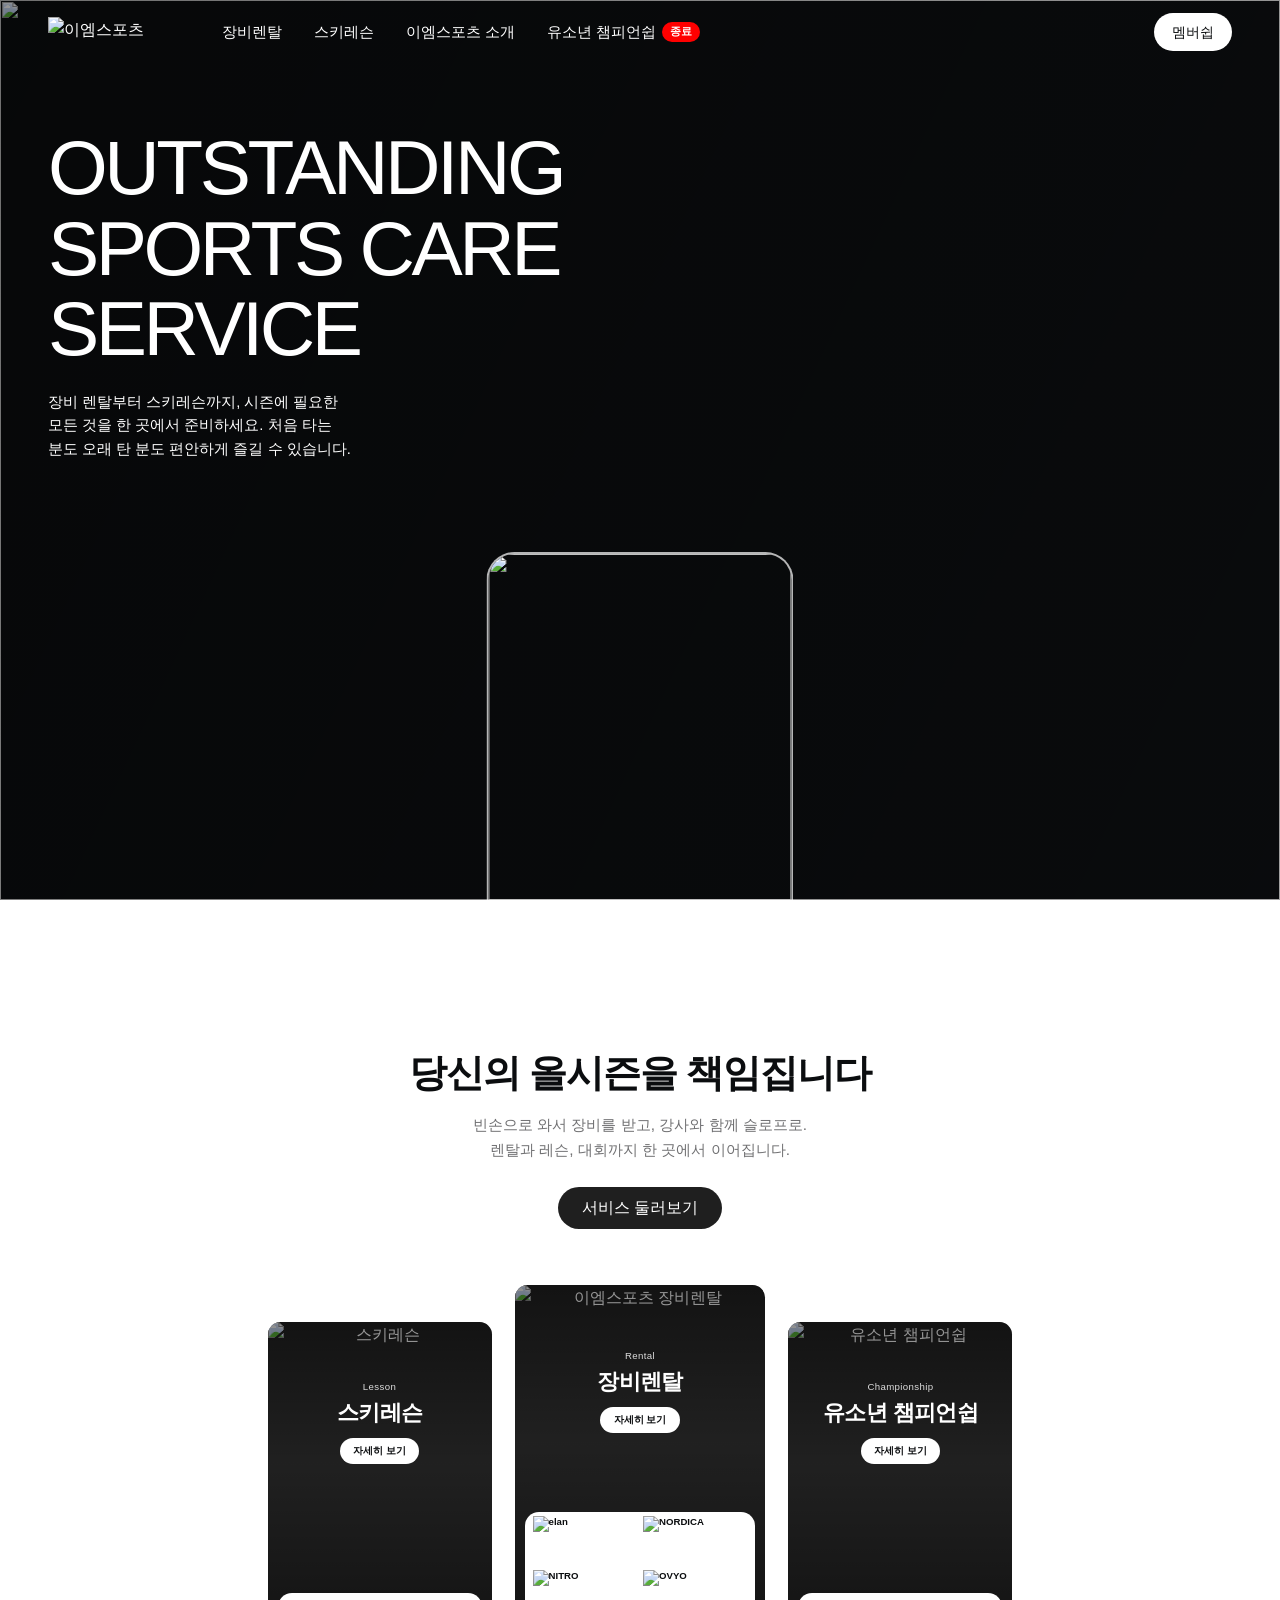
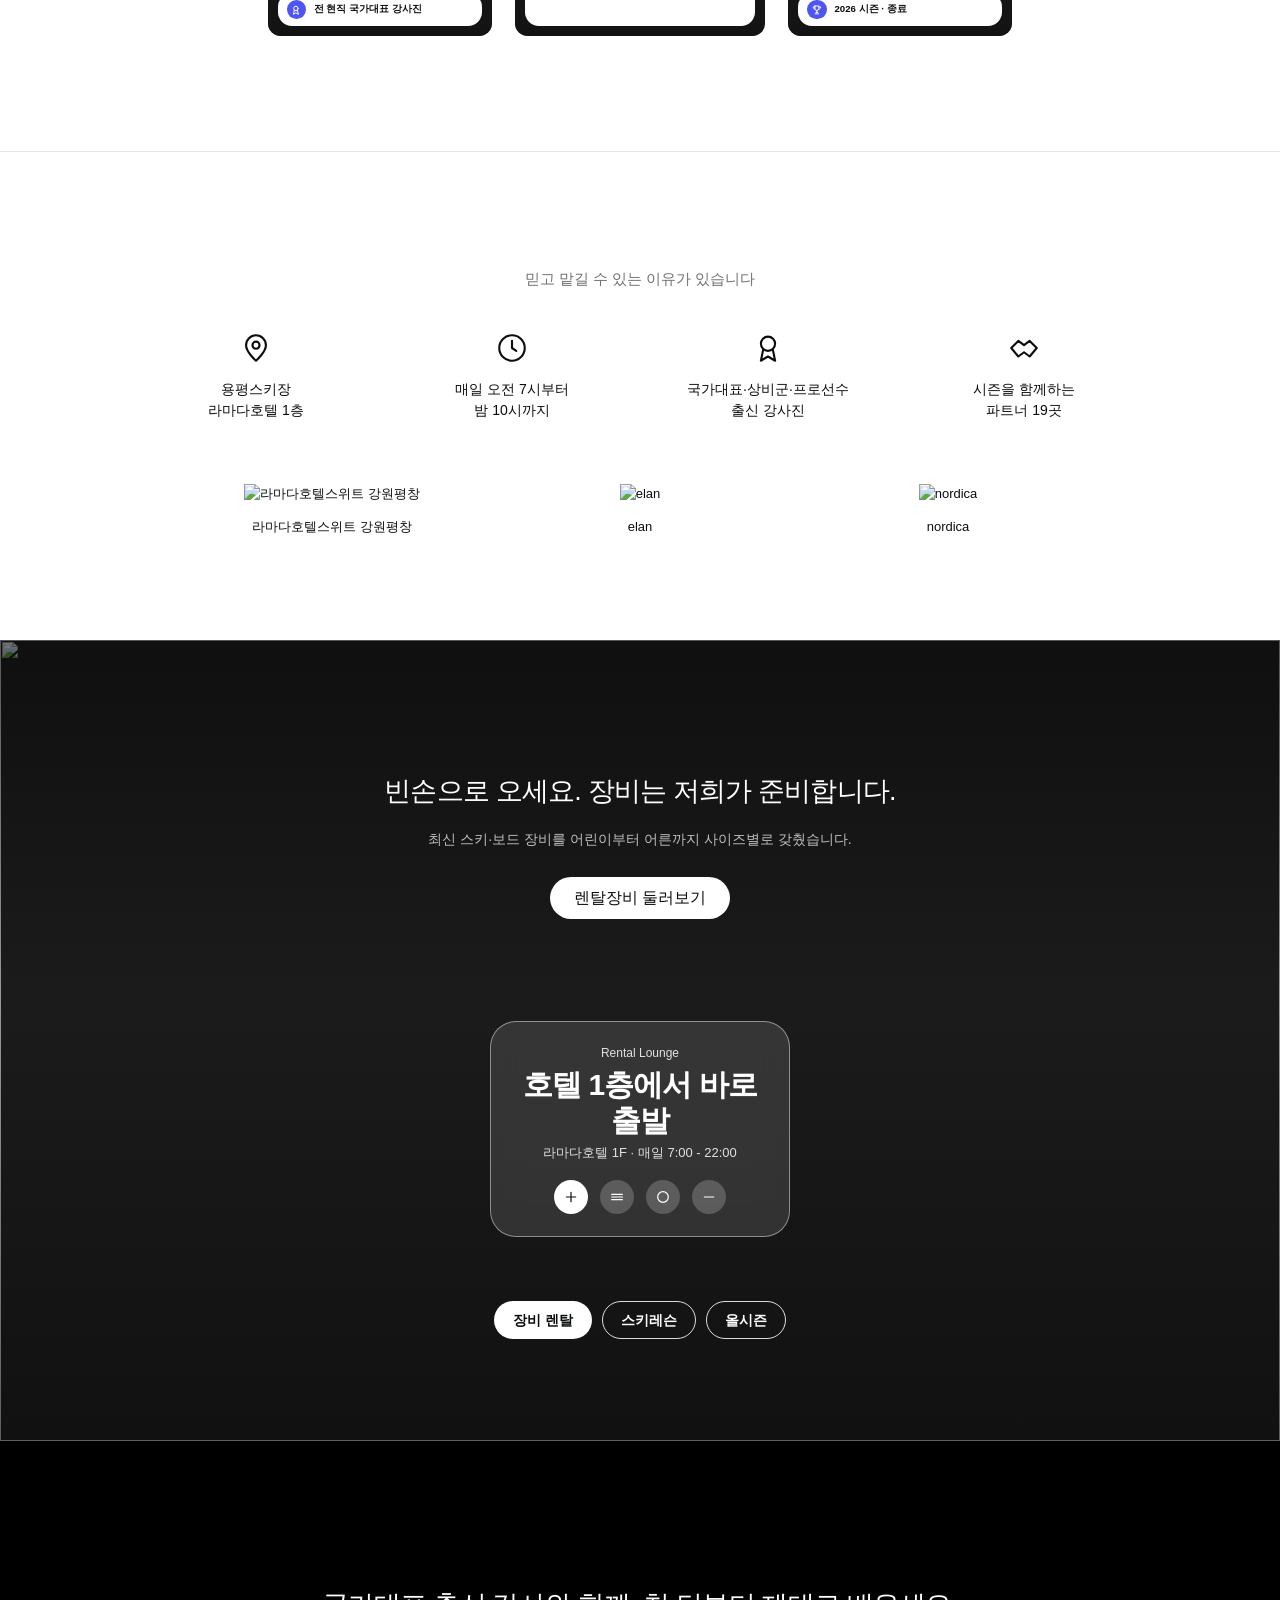
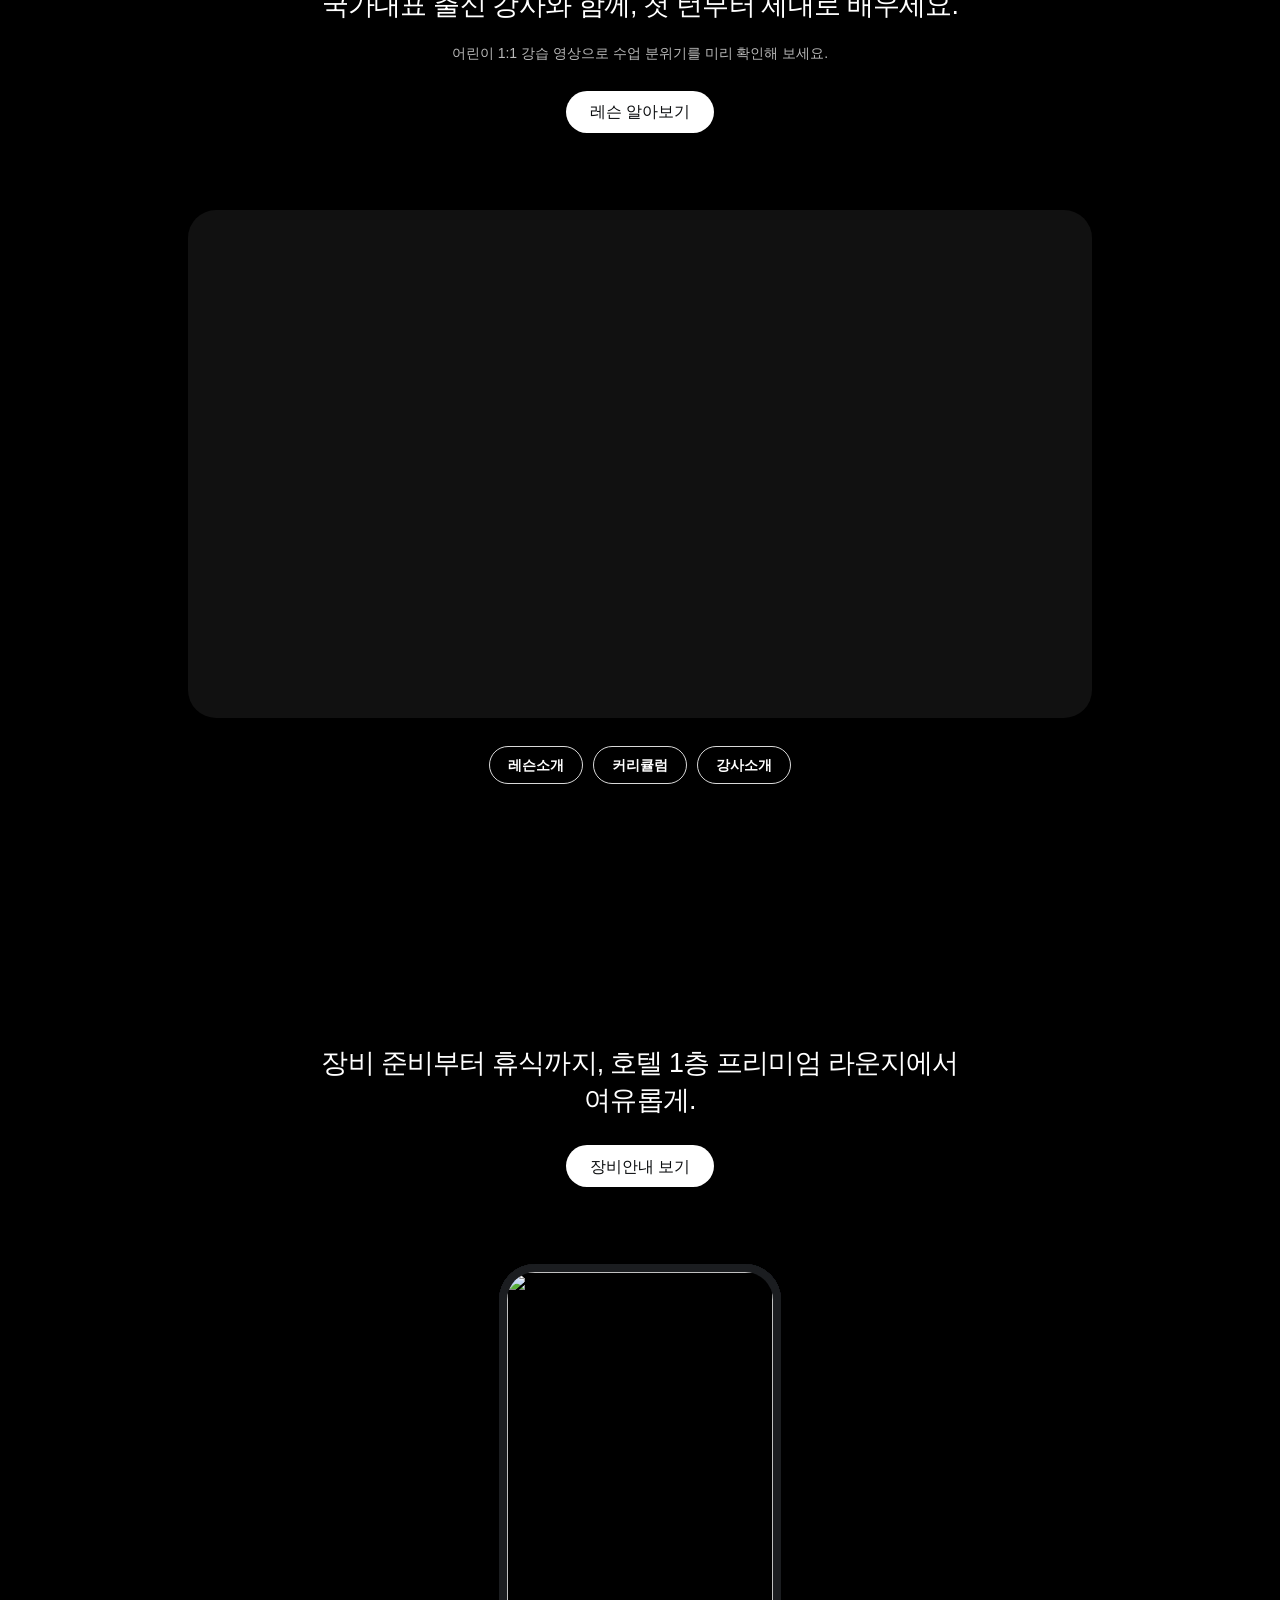
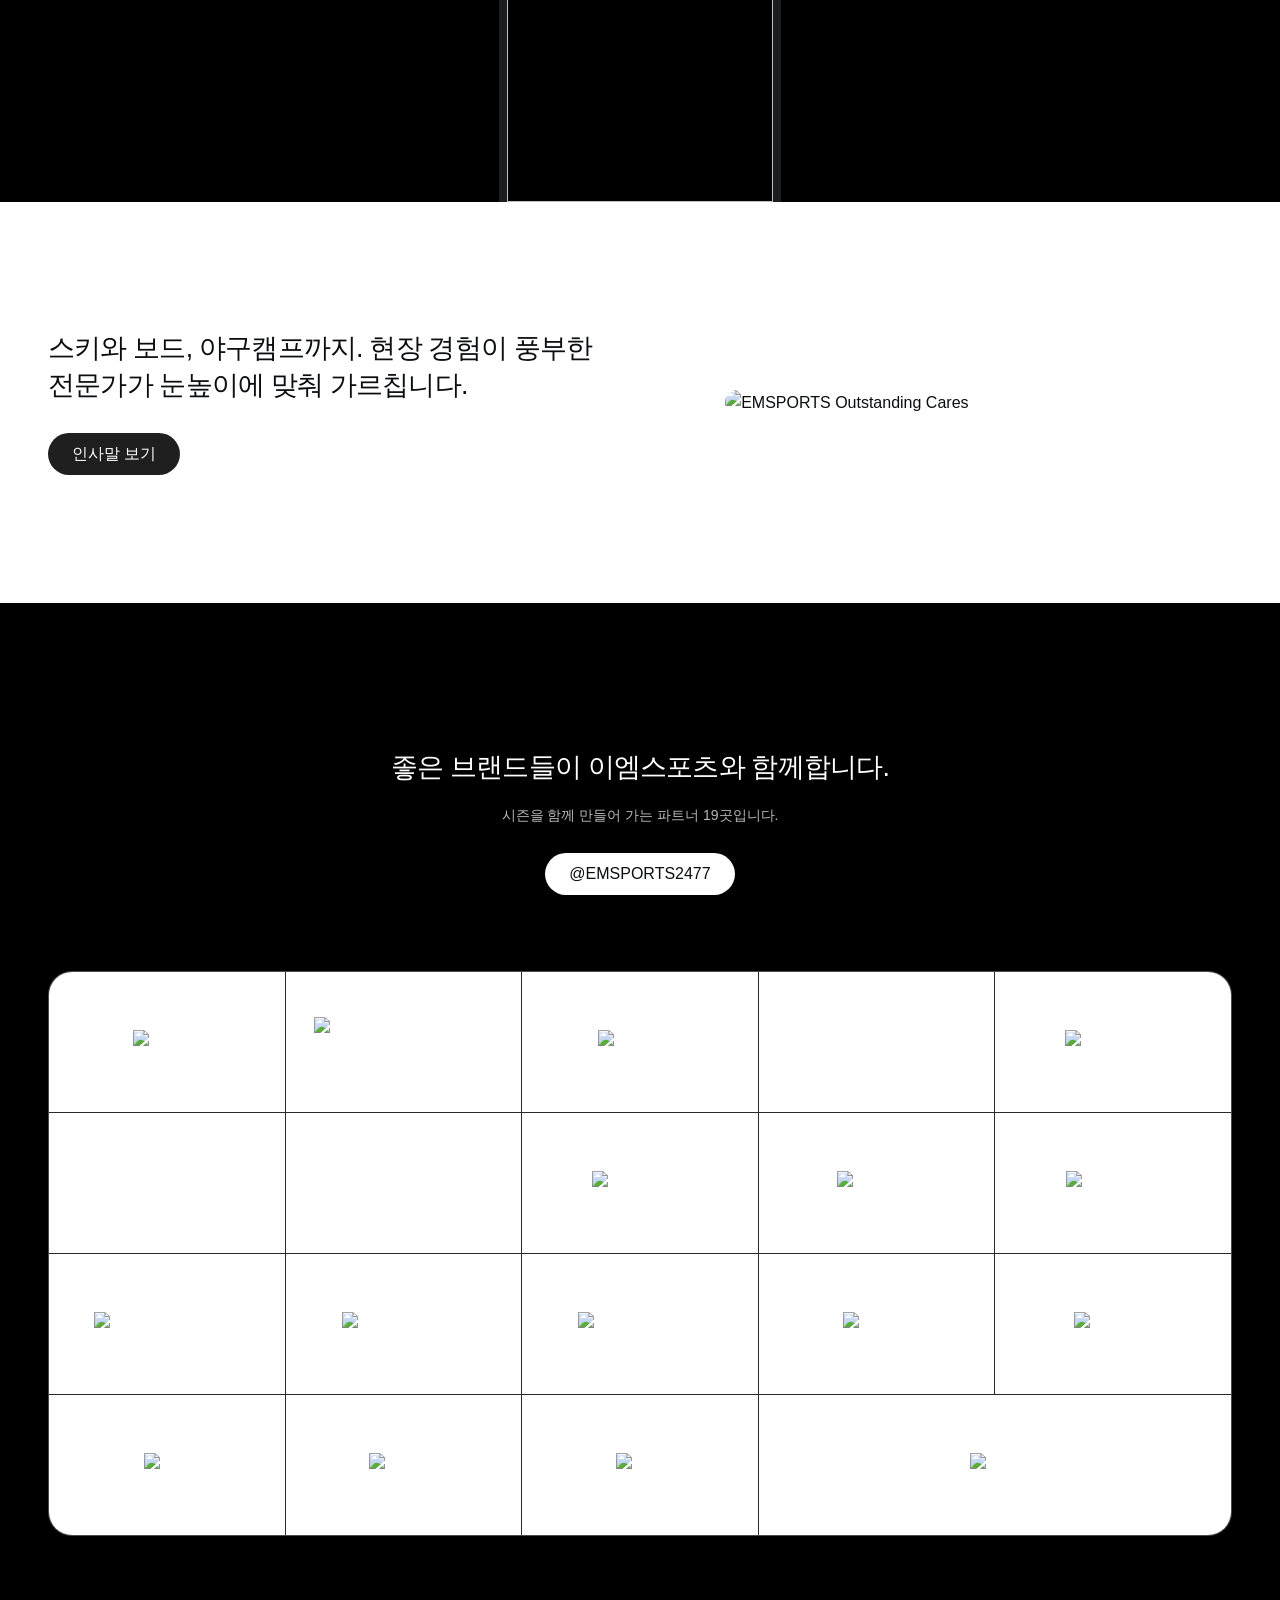
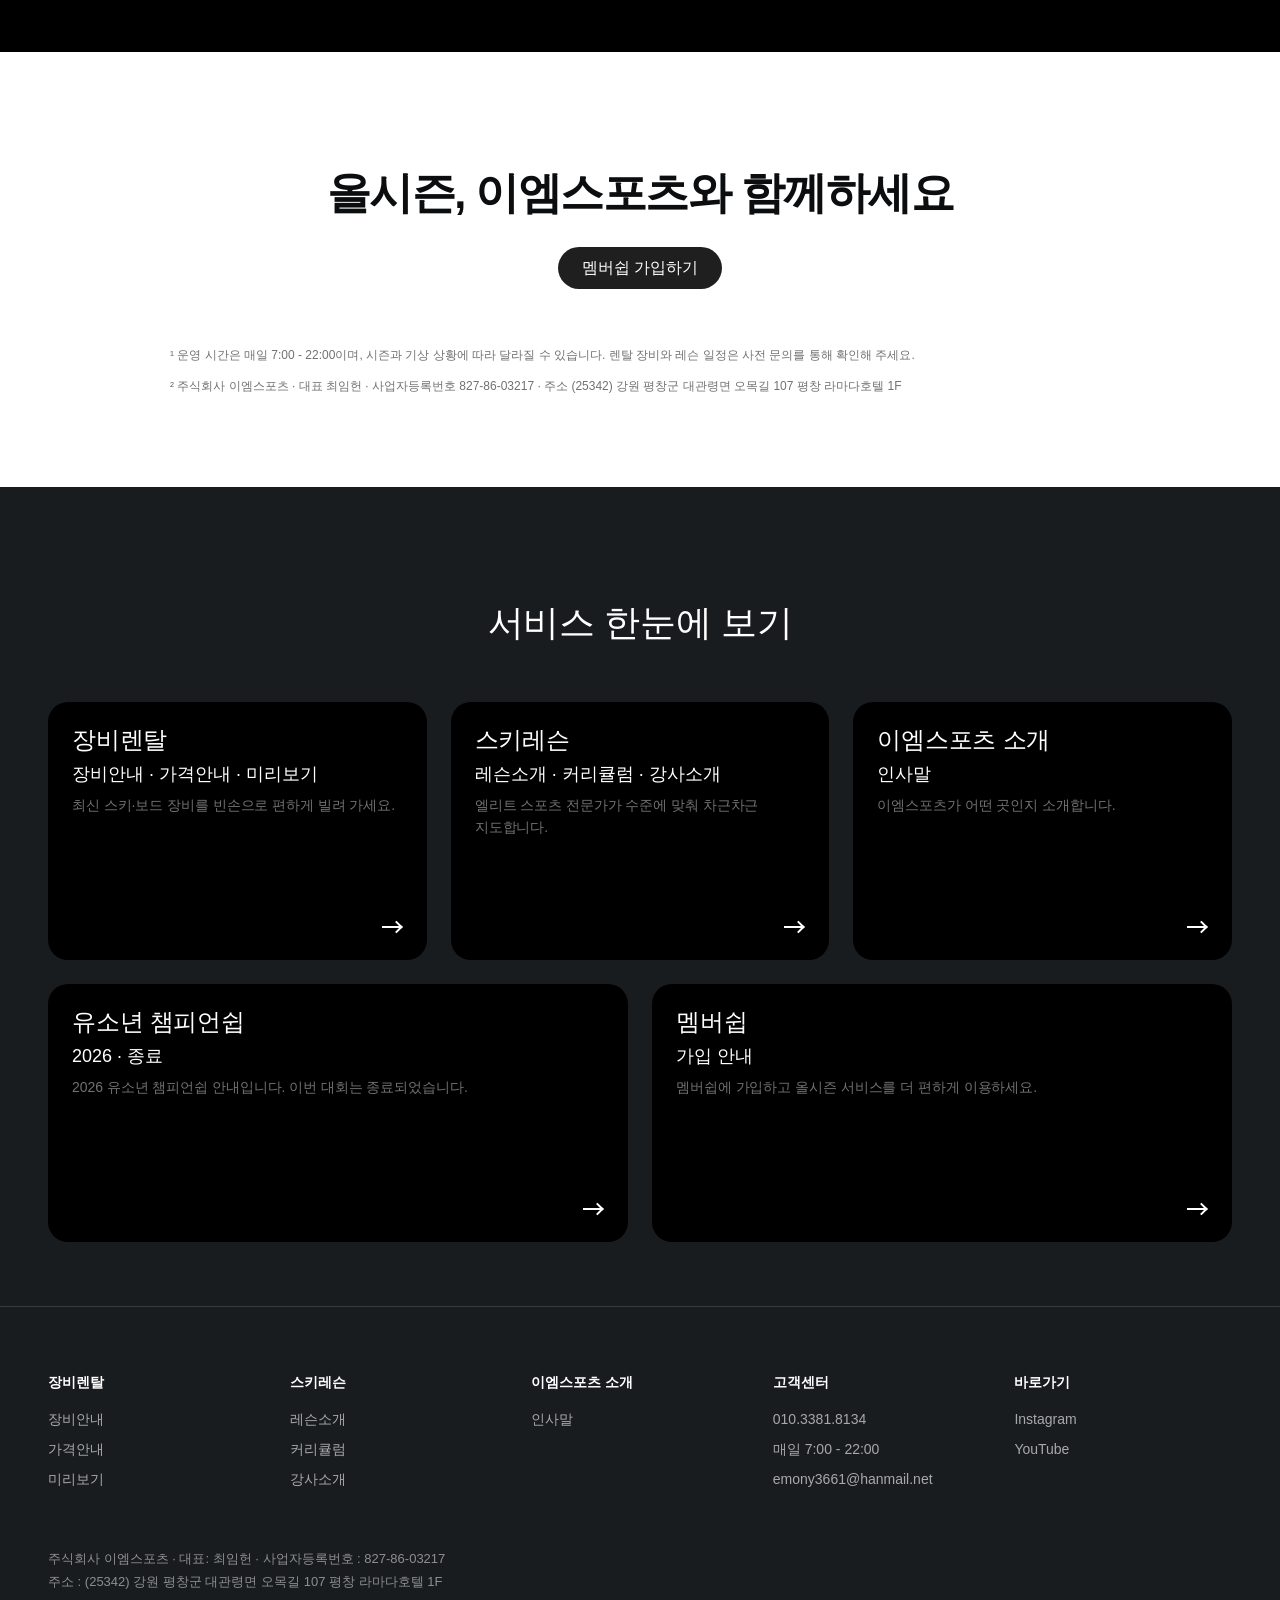
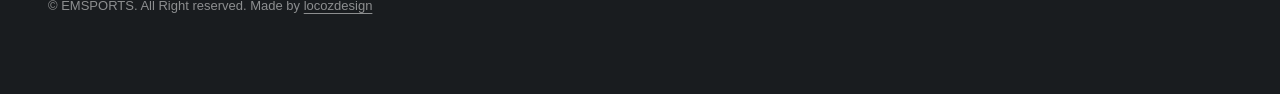
==== index2.html @ 891e4eba "시안 2 추가: Revolut 메인 레이아웃 기반 index2 (히어로→올시즌 전환, 라운지 슬라이드, 플랜 섹션) Co-Authored-By: Claude Sonnet 5.5 <" ====
<!DOCTYPE html>
<html lang="ko-KR">
<head>
	<meta charset="UTF-8">
	<meta name="viewport" content="width=device-width, initial-scale=1.0">
	<title>이엠스포츠 - EMSPORTS</title>
	<meta name="description" content="용평 평창 라마다호텔 1F 고급 스키렌탈샵. 스키와 보드, 야구캠프까지. 현장 경험이 풍부한 전문가가 눈높이에 맞춰 가르칩니다.">
	<link rel="canonical" href="https://emsports.co.kr/">
	<meta name="theme-color" content="#0b0d0f">
	<link rel="icon" type="image/png" sizes="32x32" href="https://emsports.co.kr/wp-content/uploads/2023/12/cropped-favicon-1-32x32.png">

	<!-- Pretendard (고정 폰트) -->
	<link rel="preconnect" href="https://cdn.jsdelivr.net" crossorigin>
	<link rel="preconnect" href="https://cdnjs.cloudflare.com" crossorigin>
	<link rel="stylesheet" href="https://cdn.jsdelivr.net/gh/orioncactus/pretendard@v1.3.9/dist/web/variable/pretendardvariable-dynamic-subset.min.css">
	<link rel="stylesheet" href="css/style2.css">
</head>
<body>
	<a href="#content" class="skip-link">본문 바로가기</a>

	<!-- ============ HEADER ============ -->
	<header class="header" id="header">
		<div class="header__inner">
			<a class="header__logo" href="index2.html" aria-label="이엠스포츠 홈">
				<img class="logo-light" src="https://emsports.co.kr/wp-content/uploads/2023/12/emsports-w.svg" alt="이엠스포츠">
				<img class="logo-dark" src="https://emsports.co.kr/wp-content/uploads/2023/11/emsports.svg" alt="">
			</a>
			<nav class="gnb" aria-label="주 메뉴">
				<ul>
					<li><a href="https://emsports.co.kr/service-1/">장비렌탈</a></li>
					<li><a href="https://emsports.co.kr/service-2/">스키레슨</a></li>
					<li><a href="https://emsports.co.kr/greeting/">이엠스포츠 소개</a></li>
					<li><a href="https://emsports.co.kr/2026-emsports-amateur-championship/">유소년 챔피언쉽<span class="badge">종료</span></a></li>
				</ul>
			</nav>
			<div class="header__right">
				<a href="/membership" class="btn btn--sm header__cta">멤버쉽</a>
			</div>
			<button type="button" class="burger" id="burger" aria-label="메뉴 열기" aria-expanded="false" aria-controls="mnav"><span></span><span></span></button>
		</div>
	</header>

	<div class="mnav" id="mnav" aria-hidden="true">
		<ul class="mnav__list">
			<li><a href="https://emsports.co.kr/service-1/">장비렌탈</a><ul><li><a href="/service-1#sec-1">장비안내</a></li><li><a href="/service-1#sec-2">가격안내</a></li><li><a href="/service-1#sec-3">미리보기</a></li></ul></li>
			<li><a href="https://emsports.co.kr/service-2/">스키레슨</a><ul><li><a href="/service-2#sec-1">레슨소개</a></li><li><a href="/service-2#sec-2">커리큘럼</a></li><li><a href="/service-2#sec-3">강사소개</a></li></ul></li>
			<li><a href="https://emsports.co.kr/greeting/">이엠스포츠 소개</a></li>
			<li><a href="https://emsports.co.kr/2026-emsports-amateur-championship/">유소년 챔피언쉽<span class="badge">종료</span></a></li>
		</ul>
		<a href="/membership" class="btn btn--light mnav__cta">멤버쉽</a>
	</div>

	<main id="content">

		<!-- ============ 1+2. HERO → 올시즌 섹션 (고정 스테이지) ============ -->
		<section class="stage" id="stage">

			<!-- HERO -->
			<div class="hero" id="hero">
				<div class="hero__bg"><img src="https://emsports.co.kr/wp-content/uploads/2023/12/hero-1.jpg" alt="" fetchpriority="high"><span class="hero__shade"></span></div>
				<div class="hero__text">
					<h1 class="hero__title" data-hero-title>
						<span class="line"><span class="line__in">OUTSTANDING</span></span>
						<span class="line"><span class="line__in">SPORTS CARE</span></span>
						<span class="line"><span class="line__in">SERVICE</span></span>
					</h1>
					<p class="hero__sub" data-hero-fade>장비 렌탈부터 스키레슨까지, 시즌에 필요한 모든 것을 한 곳에서 준비하세요. 처음 타는 분도 오래 탄 분도 편안하게 즐길 수 있습니다.</p>				</div>
				<!-- 정적(모션 없음) 상태에서만 보이는 프레임 -->
				<div class="hero__frame" aria-hidden="true"><img src="https://emsports.co.kr/wp-content/uploads/2023/12/hero-1.jpg" alt=""></div>
			</div>

			<!-- 올시즌을 책임집니다 -->
			<div class="salary" id="salary">
				<span class="salary__bg"></span>
				<div class="salary__text">
					<h2 class="h2">당신의 올시즌을 책임집니다</h2>
					<p class="lead">빈손으로 와서 장비를 받고, 강사와 함께 슬로프로.<br>렌탈과 레슨, 대회까지 한 곳에서 이어집니다.</p>
					<a href="https://emsports.co.kr/service-1/" class="btn btn--dark">서비스 둘러보기</a>
				</div>

				<div class="salary__cards">
					<a href="/service-2" class="pcard pcard--side" data-pcard="left">
						<img src="https://emsports.co.kr/wp-content/uploads/2024/01/new-lesson.png" alt="스키레슨" loading="lazy">
						<span class="pcard__body">
							<span class="pcard__eyebrow">Lesson</span>
							<strong class="pcard__title">스키레슨</strong>
							<span class="pcard__btn">자세히 보기</span>
						</span>
						<span class="pcard__chip"><i><svg viewBox="0 0 24 24" aria-hidden="true"><circle cx="12" cy="9" r="4.5"/><path d="M8.7 13 7 21l5-3 5 3-1.7-8"/></svg></i>전 현직 국가대표 강사진</span>
					</a>
					<a href="/service-1" class="pcard pcard--center" data-pcard="center">
						<span class="pcard__ring"></span>
						<!-- 히어로 배경과 같은 사진. bgimg는 히어로에서 배경과 위치를 맞춘 "창" 상태, crop은 카드가 된 뒤의 구도 -->
						<img class="pcard__bgimg" src="https://emsports.co.kr/wp-content/uploads/2023/12/hero-1.jpg" alt="" aria-hidden="true">
						<img class="pcard__crop" src="https://emsports.co.kr/wp-content/uploads/2023/12/hero-1.jpg" alt="이엠스포츠 장비렌탈" loading="lazy">
						<!-- 히어로 상태의 카드 내용 (스테이지 모드에서만 표시, 전환되면 아래 올시즌 상태의 내용으로 교체) -->
						<span class="pcard__body pcard__body--hero" aria-hidden="true">
							<span class="pcard__eyebrow">service</span>
							<img class="pcard__logo" src="https://emsports.co.kr/wp-content/uploads/2023/12/emsports-w.svg" alt="EMSPORTS">
						</span>
						<span class="pcard__scroll" aria-hidden="true"><em>scroll</em><i></i></span>

						<span class="pcard__body pcard__body--main">
							<span class="pcard__eyebrow">Rental</span>
							<strong class="pcard__title">장비렌탈</strong>
							<span class="pcard__btn">자세히 보기</span>
						</span>
						<span class="pcard__chip pcard__chip--logos" aria-label="렌탈 브랜드: elan, NORDICA, NITRO, OVYO">
								<img src="https://emsports.co.kr/wp-content/uploads/2023/12/rental-logo-1.png" alt="elan" loading="lazy">
								<img src="https://emsports.co.kr/wp-content/uploads/2023/12/rental-logo-2.png" alt="NORDICA" loading="lazy">
								<img src="https://emsports.co.kr/wp-content/uploads/2023/12/rental-logo-3.png" alt="NITRO" loading="lazy">
								<img src="https://emsports.co.kr/wp-content/uploads/2023/12/rental-logo-4.png" alt="OVYO" loading="lazy">
							</span>
					</a>
					<a href="https://emsports.co.kr/2026-emsports-amateur-championship/" class="pcard pcard--side" data-pcard="right">
						<img src="https://emsports.co.kr/wp-content/uploads/2023/12/img-shop-08.png" alt="유소년 챔피언쉽" loading="lazy">
						<span class="pcard__body">
							<span class="pcard__eyebrow">Championship</span>
							<strong class="pcard__title">유소년 챔피언쉽</strong>
							<span class="pcard__btn">자세히 보기</span>
						</span>
						<span class="pcard__chip"><i><svg viewBox="0 0 24 24" aria-hidden="true"><path d="M8 4h8v5a4 4 0 0 1-8 0V4zM8 6H4.5c0 2.5 1 4 3.5 4.5M16 6h3.5c0 2.5-1 4-3.5 4.5M12 13v4M8.5 20h7M10 17h4"/></svg></i>2026 시즌 · 종료</span>
					</a>
				</div>
			</div>
		</section>

		<!-- ============ 3. 신뢰 정보 ============ -->
		<section class="proof" id="proof">
			<div class="container">
				<h2 class="proof__title" data-fade>믿고 맡길 수 있는 이유가 있습니다</h2>

				<ul class="proof__row">
					<li data-fade>
						<svg viewBox="0 0 24 24" aria-hidden="true"><path d="M12 21s-7-6.2-7-11a7 7 0 1 1 14 0c0 4.8-7 11-7 11z"/><circle cx="12" cy="10" r="2.5"/></svg>
						<p>용평스키장<br>라마다호텔 1층</p>
					</li>
					<li data-fade>
						<svg viewBox="0 0 24 24" aria-hidden="true"><circle cx="12" cy="12" r="9"/><path d="M12 7v5l3 2"/></svg>
						<p>매일 오전 7시부터<br>밤 10시까지</p>
					</li>
					<li data-fade>
						<svg viewBox="0 0 24 24" aria-hidden="true"><circle cx="12" cy="9" r="5"/><path d="M8.5 13.5 7 21l5-3 5 3-1.5-7.5"/></svg>
						<p>국가대표·상비군·프로선수<br>출신 강사진</p>
					</li>
					<li data-fade>
						<svg viewBox="0 0 24 24" aria-hidden="true"><path d="M3 12l5-5 4 3 4-3 5 5-5 6-4-3-4 3z"/></svg>
						<p>시즌을 함께하는<br>파트너 19곳</p>
					</li>
				</ul>

				<ul class="proof__logos">
					<li data-fade><img src="https://emsports.co.kr/wp-content/uploads/2023/12/logo-5.png" alt="라마다호텔스위트 강원평창" loading="lazy"><p>라마다호텔스위트 강원평창</p></li>
					<li data-fade><img src="https://emsports.co.kr/wp-content/uploads/2023/12/ci-elan.png" alt="elan" loading="lazy"><p>elan</p></li>
					<li data-fade><img src="https://emsports.co.kr/wp-content/uploads/2023/12/ci-nordica.png" alt="nordica" loading="lazy"><p>nordica</p></li>
				</ul>
			</div>
		</section>

		<!-- ============ 4. 장비렌탈 (사진 배경 + 카드 + 칩) ============ -->
		<section class="savings" id="rental">
			<div class="savings__bg" aria-hidden="true">
				<img class="is-active" src="https://emsports.co.kr/wp-content/uploads/2023/12/img-service-1.png" alt="" loading="lazy">
				<img src="https://emsports.co.kr/wp-content/uploads/2024/01/new-lesson.png" alt="" loading="lazy">
				<img src="https://emsports.co.kr/wp-content/uploads/2023/12/hero-1.jpg" alt="" loading="lazy">
				<span class="savings__shade"></span>
			</div>

			<div class="savings__inner">
				<div class="statement">
					<h2 class="statement__text">빈손으로 오세요. 장비는 저희가 준비합니다.</h2>
					<p class="statement__note">최신 스키·보드 장비를 어린이부터 어른까지 사이즈별로 갖췄습니다.</p>
					<a href="/service-1/" class="btn btn--light">렌탈장비 둘러보기</a>
				</div>

				<div class="glass" data-glass>
					<p class="glass__label">Rental Lounge</p>
					<p class="glass__big">호텔 1층에서 바로 출발</p>
					<p class="glass__sub">라마다호텔 1F · 매일 7:00 - 22:00</p>
					<ul class="glass__icons">
						<li><svg viewBox="0 0 24 24" aria-hidden="true"><path d="M12 5v14M5 12h14"/></svg></li>
						<li><svg viewBox="0 0 24 24" aria-hidden="true"><path d="M4 8h16M4 12h16M4 16h16"/></svg></li>
						<li><svg viewBox="0 0 24 24" aria-hidden="true"><circle cx="12" cy="12" r="8"/></svg></li>
						<li><svg viewBox="0 0 24 24" aria-hidden="true"><path d="M5 12h14"/></svg></li>
					</ul>
				</div>

				<div class="chips" role="tablist" aria-label="렌탈 둘러보기">
					<button type="button" class="chip is-active" role="tab" aria-selected="true" data-chip="0">장비 렌탈</button>
					<button type="button" class="chip" role="tab" aria-selected="false" data-chip="1">스키레슨</button>
					<button type="button" class="chip" role="tab" aria-selected="false" data-chip="2">올시즌</button>
				</div>
			</div>
		</section>

		<!-- ============ 5. 스키 레슨 (다크 + 영상) ============ -->
		<section class="dark lesson" id="lesson">
			<div class="statement statement--dark">
				<h2 class="statement__text">국가대표 출신 강사와 함께, 첫 턴부터 제대로 배우세요.</h2>
				<p class="statement__note">어린이 1:1 강습 영상으로 수업 분위기를 미리 확인해 보세요.</p>
				<a href="/service-2" class="btn btn--light">레슨 알아보기</a>
			</div>

			<div class="lesson__stage">
				<div class="lesson__video" data-video>
					<iframe title="어린이 1:1 스키 강습 - 평창 라마다호텔 1F '이엠스포츠'" src="https://www.youtube.com/embed/EH-s9LJYfw0?feature=oembed" loading="lazy" allow="accelerometer; autoplay; clipboard-write; encrypted-media; gyroscope; picture-in-picture; web-share" allowfullscreen></iframe>
				</div>
				<div class="chips chips--dark">
					<a class="chip" href="/service-2#sec-1">레슨소개</a>
					<a class="chip" href="/service-2#sec-2">커리큘럼</a>
					<a class="chip" href="/service-2#sec-3">강사소개</a>
				</div>
			</div>
		</section>

		<!-- ============ 6. 렌탈 라운지 (다크 + 폰 프레임) ============ -->
		<section class="dark lounge" id="lounge">
			<div class="statement statement--dark">
				<h2 class="statement__text">장비 준비부터 휴식까지, 호텔 1층 프리미엄 라운지에서 여유롭게.</h2>
				<a href="/service-1#sec-1" class="btn btn--light">장비안내 보기</a>
			</div>

			<div class="phones" data-phones aria-roledescription="carousel" aria-label="렌탈 라운지 사진">
				<div class="phone"><img src="https://emsports.co.kr/wp-content/uploads/2023/12/img-shop-01.png" alt="" loading="lazy" draggable="false"></div>
				<div class="phone"><img src="https://emsports.co.kr/wp-content/uploads/2023/12/img-shop-02.png" alt="" loading="lazy" draggable="false"></div>
				<div class="phone"><img src="https://emsports.co.kr/wp-content/uploads/2023/12/img-shop-03.png" alt="" loading="lazy" draggable="false"></div>
				<div class="phone"><img src="https://emsports.co.kr/wp-content/uploads/2023/12/img-shop-04.png" alt="" loading="lazy" draggable="false"></div>
				<div class="phone"><img src="https://emsports.co.kr/wp-content/uploads/2023/12/img-shop-05.png" alt="" loading="lazy" draggable="false"></div>
				<div class="phone"><img src="https://emsports.co.kr/wp-content/uploads/2023/12/img-shop-06.png" alt="" loading="lazy" draggable="false"></div>
				<div class="phone"><img src="https://emsports.co.kr/wp-content/uploads/2023/12/img-shop-07.png" alt="" loading="lazy" draggable="false"></div>
				<div class="phone"><img src="https://emsports.co.kr/wp-content/uploads/2023/12/img-shop-08.png" alt="" loading="lazy" draggable="false"></div>
			</div>
		</section>

		<!-- ============ 7. 이엠스포츠 소개 (라이트 2단) ============ -->
		<section class="about" id="about">
			<div class="container about__grid">
				<div class="about__text">
					<h2 class="about__lead" data-fade>스키와 보드, 야구캠프까지. 현장 경험이 풍부한 전문가가 눈높이에 맞춰 가르칩니다.</h2>
					<a href="https://emsports.co.kr/greeting/" class="btn btn--dark" data-fade>인사말 보기</a>
				</div>
				<div class="about__visual"><img data-emblem src="https://emsports.co.kr/wp-content/uploads/2023/12/ci-new.png" alt="EMSPORTS Outstanding Cares" loading="lazy"></div>
			</div>
		</section>

		<!-- ============ 8. 파트너 (다크 + 로고 그리드) ============ -->
		<section class="dark partners" id="partners">
			<div class="statement statement--dark">
				<h2 class="statement__text">좋은 브랜드들이 이엠스포츠와 함께합니다.</h2>
				<p class="statement__note">시즌을 함께 만들어 가는 파트너 19곳입니다.</p>
				<a href="https://www.instagram.com/EMSPORTS2477/" target="_blank" rel="noopener" class="btn btn--light">@EMSPORTS2477</a>
			</div>

			<div class="container">
				<ul class="logo-grid">
					<li><img src="https://emsports.co.kr/wp-content/uploads/2023/12/logo-3.png" alt="essoco" loading="lazy"></li>
					<li><img src="https://emsports.co.kr/wp-content/uploads/2023/12/logo-5.png" alt="라마다호텔스위트 강원평창" loading="lazy"></li>
					<li><img src="https://emsports.co.kr/wp-content/uploads/2023/12/logo-8.png" alt="SKIPLUS" loading="lazy"></li>
					<li><img src="https://emsports.co.kr/wp-content/uploads/2025/02/ci-mona-1.png" alt="" loading="lazy"></li>
					<li><img src="https://emsports.co.kr/wp-content/uploads/2023/12/logo-9.png" alt="스포스피릿" loading="lazy"></li>
					<li><img src="https://emsports.co.kr/wp-content/uploads/2025/02/ci-ion.png" alt="" loading="lazy"></li>
					<li><img src="https://emsports.co.kr/wp-content/uploads/2023/12/img-new-9.png" alt="" loading="lazy"></li>
					<li><img src="https://emsports.co.kr/wp-content/uploads/2023/12/img-new-1.png" alt="소소떡볶이" loading="lazy"></li>
					<li><img src="https://emsports.co.kr/wp-content/uploads/2023/12/img-new-2.png" alt="Terumah" loading="lazy"></li>
					<li><img src="https://emsports.co.kr/wp-content/uploads/2023/12/img-new-3.png" alt="the leaders" loading="lazy"></li>
					<li><img src="https://emsports.co.kr/wp-content/uploads/2023/12/img-new-4.png" alt="Brand New Sports" loading="lazy"></li>
					<li><img src="https://emsports.co.kr/wp-content/uploads/2023/12/img-new-5.png" alt="NP Coditioning" loading="lazy"></li>
					<li><img src="https://emsports.co.kr/wp-content/uploads/2023/12/img-new-8.png" alt="STADIUM E&amp;S" loading="lazy"></li>
					<li><img src="https://emsports.co.kr/wp-content/uploads/2023/12/img-new-7.png" alt="ISONO" loading="lazy"></li>
					<li><img src="https://emsports.co.kr/wp-content/uploads/2023/12/img-new-6.png" alt="Gramton" loading="lazy"></li>
					<li><img src="https://emsports.co.kr/wp-content/uploads/2023/12/ci-elan.png" alt="elan" loading="lazy"></li>
					<li><img src="https://emsports.co.kr/wp-content/uploads/2023/12/ci-nordica.png" alt="nordica" loading="lazy"></li>
					<li><img src="https://emsports.co.kr/wp-content/uploads/2023/12/ci-nitro.png" alt="nitro" loading="lazy"></li>
					<li><img src="https://emsports.co.kr/wp-content/uploads/2023/12/ci-ovyo.png" alt="ovyo" loading="lazy"></li>
				</ul>
			</div>
		</section>

		<!-- ============ 9. 가입 안내 CTA + 각주 ============ -->
		<section class="join" id="join">
			<div class="container">
				<h2 class="join__title" data-fade>올시즌, 이엠스포츠와 함께하세요</h2>
				<a href="/membership" class="btn btn--dark" data-fade>멤버쉽 가입하기</a>
				<div class="footnotes" data-fade>
					<p>¹ 운영 시간은 매일 7:00 - 22:00이며, 시즌과 기상 상황에 따라 달라질 수 있습니다. 렌탈 장비와 레슨 일정은 사전 문의를 통해 확인해 주세요.</p>
					<p>² 주식회사 이엠스포츠 · 대표 최임헌 · 사업자등록번호 827-86-03217 · 주소 (25342) 강원 평창군 대관령면 오목길 107 평창 라마다호텔 1F</p>
				</div>
			</div>
		</section>

		<!-- ============ 10. 서비스 안내 (다크 카드) ============ -->
		<section class="dark plans" id="plans">
			<div class="container">
				<h2 class="plans__title" data-fade>서비스 한눈에 보기</h2>
				<ul class="plans__grid">
					<li class="plan" data-plan>
						<a href="https://emsports.co.kr/service-1/">
							<h3>장비렌탈</h3><span class="plan__tag">장비안내 · 가격안내 · 미리보기</span>
							<p>최신 스키·보드 장비를 빈손으로 편하게 빌려 가세요.</p>
							<i class="plan__go" aria-hidden="true"></i>
						</a>
					</li>
					<li class="plan" data-plan>
						<a href="https://emsports.co.kr/service-2/">
							<h3>스키레슨</h3><span class="plan__tag">레슨소개 · 커리큘럼 · 강사소개</span>
							<p>엘리트 스포츠 전문가가 수준에 맞춰 차근차근 지도합니다.</p>
							<i class="plan__go" aria-hidden="true"></i>
						</a>
					</li>
					<li class="plan" data-plan>
						<a href="https://emsports.co.kr/greeting/">
							<h3>이엠스포츠 소개</h3><span class="plan__tag">인사말</span>
							<p>이엠스포츠가 어떤 곳인지 소개합니다.</p>
							<i class="plan__go" aria-hidden="true"></i>
						</a>
					</li>
					<li class="plan plan--wide" data-plan>
						<a href="https://emsports.co.kr/2026-emsports-amateur-championship/">
							<h3>유소년 챔피언쉽</h3><span class="plan__tag">2026 · 종료</span>
							<p>2026 유소년 챔피언쉽 안내입니다. 이번 대회는 종료되었습니다.</p>
							<i class="plan__go" aria-hidden="true"></i>
						</a>
					</li>
					<li class="plan plan--wide" data-plan>
						<a href="/membership">
							<h3>멤버쉽</h3><span class="plan__tag">가입 안내</span>
							<p>멤버쉽에 가입하고 올시즌 서비스를 더 편하게 이용하세요.</p>
							<i class="plan__go" aria-hidden="true"></i>
						</a>
					</li>
				</ul>
			</div>
		</section>
	</main>

	<!-- ============ FOOTER ============ -->
	<footer class="footer">
		<div class="container footer__grid">
			<div>
				<p class="footer__title">장비렌탈</p>
				<ul><li><a href="/service-1#sec-1">장비안내</a></li><li><a href="/service-1#sec-2">가격안내</a></li><li><a href="/service-1#sec-3">미리보기</a></li></ul>
			</div>
			<div>
				<p class="footer__title">스키레슨</p>
				<ul><li><a href="/service-2#sec-1">레슨소개</a></li><li><a href="/service-2#sec-2">커리큘럼</a></li><li><a href="/service-2#sec-3">강사소개</a></li></ul>
			</div>
			<div>
				<p class="footer__title">이엠스포츠 소개</p>
				<ul><li><a href="https://emsports.co.kr/greeting/">인사말</a></li></ul>
			</div>
			<div>
				<p class="footer__title">고객센터</p>
				<ul><li><a href="tel:010-3381-8134">010.3381.8134</a></li><li>매일 7:00 - 22:00</li><li><a href="mailto:centacu@naver.com">emony3661@hanmail.net</a></li></ul>
			</div>
			<div>
				<p class="footer__title">바로가기</p>
				<ul><li><a href="https://www.instagram.com/EMSPORTS2477/" target="_blank" rel="noopener">Instagram</a></li><li><a href="https://www.youtube.com/@emsports_korea" target="_blank" rel="noopener">YouTube</a></li></ul>
			</div>
		</div>
		<div class="container footer__copy">
			<p>주식회사 이엠스포츠 · 대표: 최임헌 · 사업자등록번호 : 827-86-03217</p>
			<p>주소 : (25342) 강원 평창군 대관령면 오목길 107 평창 라마다호텔 1F</p>
			<p>© EMSPORTS. All Right reserved. Made by <a href="http://www.locozdesign.com" target="_blank" rel="noopener">locozdesign</a></p>
		</div>
	</footer>

	<script src="https://cdnjs.cloudflare.com/ajax/libs/gsap/3.12.5/gsap.min.js"></script>
	<script src="https://cdnjs.cloudflare.com/ajax/libs/gsap/3.12.5/ScrollTrigger.min.js"></script>
	<script src="js/main2.js"></script>
</body>
</html>
---- css/style2.css ----
/* =========================================================
   EMSPORTS main (시안 2) — Revolut 메인 레이아웃 기반
   Font: Pretendard (고정)
   ========================================================= */
:root {
	--font: "Pretendard Variable", Pretendard, sans-serif;
	--black: #0b0d0f;
	--panel: #191c1f;
	--gray: #717173;
	--bg: #f5f5f5;
	--accent: #3ec6cf;
	--header-h: 64px;
	--gutter: clamp(20px, 4vw, 48px);
	--max: 1200px;
	--ease: cubic-bezier(.22, 1, .36, 1);
	--cw: clamp(160px, min(17.5vw, 25.5vh), 262px);   /* 올시즌 카드 폭 (Revolut 1440px 기준 약 230px). 낮은 화면에서 제목을 가리지 않도록 높이에도 비례 */
}

*, *::before, *::after { box-sizing: border-box; }
html { -webkit-text-size-adjust: 100%; }
body { margin: 0; font-family: var(--font); font-size: 16px; line-height: 1.6; color: var(--black); background: #fff; word-break: keep-all; -webkit-font-smoothing: antialiased; overflow-x: hidden; }
body.is-locked { overflow: hidden; }
img { display: block; max-width: 100%; height: auto; }
a { color: inherit; text-decoration: none; }
ul { margin: 0; padding: 0; list-style: none; }
h1, h2, h3, p { margin: 0; }
button { font: inherit; color: inherit; background: none; border: 0; cursor: pointer; }
.skip-link { position: absolute; left: -9999px; top: 0; z-index: 999; background: #fff; padding: 8px 12px; }
.skip-link:focus { left: 8px; top: 8px; }
.container { width: 100%; max-width: calc(var(--max) + var(--gutter) * 2); margin: 0 auto; padding: 0 var(--gutter); }

/* line mask (히어로 타이틀) */
.line { display: block; overflow: hidden; padding-bottom: .08em; margin-bottom: -.08em; }
.line__in { display: block; will-change: transform; }

/* ---------- common ---------- */
.h2 { font-size: clamp(26px, 3vw, 40px); font-weight: 600; line-height: 1.2; letter-spacing: -.03em; }
.lead { margin-top: 16px; font-size: clamp(15px, 1.2vw, 17px); line-height: 1.65; color: var(--gray); }
.eyebrow { font-size: 14px; font-weight: 500; letter-spacing: -.01em; opacity: .75; }
.eyebrow--left { margin-bottom: 20px; }
.badge { display: inline-block; margin-left: 6px; padding: 1px 8px; border-radius: 999px; background: #f00; color: #fff; font-size: 11px; font-weight: 600; line-height: 1.6; vertical-align: 1px; }

.btn { display: inline-flex; align-items: center; justify-content: center; height: 42px; padding: 0 24px; border-radius: 999px; font-size: 16px; font-weight: 500; letter-spacing: normal; transition: background .3s var(--ease), color .3s var(--ease); }
.btn--sm { height: 38px; padding: 0 18px; font-size: 14px; }
.btn--dark { background: #1f1f1f; color: #fff; }
.btn--dark:hover { background: #3a3d41; }
.btn--light { background: #fff; color: var(--black); }
.btn--light:hover { background: #e9e9ea; }

/* ---------- header ---------- */
.header { position: fixed; inset: 0 0 auto 0; z-index: 100; height: var(--header-h); color: #fff; transition: background .35s var(--ease), color .35s var(--ease), box-shadow .35s var(--ease); }
.header.is-solid { background: rgba(255,255,255,.92); backdrop-filter: blur(14px); -webkit-backdrop-filter: blur(14px); color: var(--black); box-shadow: 0 1px 0 rgba(0,0,0,.06); }
.header.is-menu-open { color: #fff; background: transparent; box-shadow: none; backdrop-filter: none; -webkit-backdrop-filter: none; }
.header__inner { height: 100%; max-width: calc(var(--max) + var(--gutter) * 2); margin: 0 auto; padding: 0 var(--gutter); display: flex; align-items: center; gap: 36px; }
.header__logo { position: relative; display: block; width: 124px; height: 30px; flex: none; }
.header__logo img { position: absolute; inset: 0; width: 100%; height: 100%; object-fit: contain; object-position: left center; transition: opacity .3s; }
.logo-dark { opacity: 0; }
.header.is-solid .logo-light, .header.is-menu-open .logo-dark { opacity: 0; }
.header.is-solid .logo-dark, .header.is-menu-open .logo-light { opacity: 1; }
.gnb ul { display: flex; align-items: center; gap: 4px; }
.gnb a { display: flex; align-items: center; height: 38px; padding: 0 14px; border-radius: 999px; font-size: 15px; font-weight: 500; transition: background .25s; }
.gnb a:hover { background: rgba(127,127,127,.18); }
.header__right { margin-left: auto; display: flex; align-items: center; }
.header__cta { background: #fff; color: var(--black); }
.header.is-solid .header__cta { background: var(--black); color: #fff; }
.burger { display: none; position: relative; width: 44px; height: 44px; margin-left: auto; }
.burger span { position: absolute; left: 11px; right: 11px; height: 2px; background: currentColor; border-radius: 2px; transition: transform .35s var(--ease), top .35s var(--ease); }
.burger span:nth-child(1) { top: 17px; }
.burger span:nth-child(2) { top: 25px; }
.burger[aria-expanded="true"] span:nth-child(1) { top: 21px; transform: rotate(45deg); }
.burger[aria-expanded="true"] span:nth-child(2) { top: 21px; transform: rotate(-45deg); }

.mnav { position: fixed; inset: 0; z-index: 90; background: var(--black); color: #fff; padding: calc(var(--header-h) + 24px) var(--gutter) 40px; display: none; flex-direction: column; overflow-y: auto; }
.mnav__list > li { overflow: hidden; }
.mnav__list > li > a { display: block; padding: 10px 0; font-size: clamp(26px, 7vw, 36px); font-weight: 500; letter-spacing: -.03em; line-height: 1.2; }
.mnav__list ul { display: flex; flex-wrap: wrap; gap: 4px 16px; padding-bottom: 8px; }
.mnav__list ul a { font-size: 16px; color: rgba(255,255,255,.6); }
.mnav__cta { margin-top: 32px; align-self: flex-start; }

/* ---------- STAGE: hero → 올시즌 ---------- */
.stage { position: relative; }

/* hero (정적 기본값) */
.hero { position: relative; height: 100vh; height: 100svh; min-height: 620px; overflow: hidden; color: #fff; background: var(--black); }
.hero__bg { position: absolute; inset: 0; transform-origin: 50% 40%; }
.hero__bg img { width: 100%; height: 100%; object-fit: cover; }
.hero__shade { position: absolute; inset: 0; background: linear-gradient(115deg, rgba(0,0,0,.42) 0%, rgba(0,0,0,.16) 100%); }
.hero__text { position: relative; z-index: 2; max-width: calc(var(--max) + var(--gutter) * 2); margin: 0 auto; padding: calc(var(--header-h) + clamp(32px, 7vh, 80px)) var(--gutter) 0; }
.hero__title { font-size: clamp(40px, 6vw, 84px); font-weight: 500; line-height: 1.05; letter-spacing: -.045em; }
.hero__sub { margin-top: 22px; max-width: 400px; text-wrap: balance; font-size: clamp(14px, 1.15vw, 16px); line-height: 1.6; }
.hero__text .btn { margin-top: 24px; }
.hero__frame { position: absolute; left: 50%; bottom: 0; z-index: 2; width: clamp(220px, 24vw, 340px); aspect-ratio: 3 / 3.4; transform: translateX(-50%); border: 2px solid rgba(255,255,255,.7); border-bottom: 0; border-radius: 28px 28px 0 0; overflow: hidden; }
.hero__frame img { width: 100%; height: 100%; object-fit: cover; object-position: 48% 30%; }

/* 올시즌 (정적 기본값) */
.salary { position: relative; background: #fff; padding: clamp(96px, 12vw, 150px) var(--gutter) clamp(72px, 9vw, 120px); text-align: center; }
.salary__bg { display: none; position: absolute; inset: 0; background: #fff; }
.salary__text { position: relative; max-width: 760px; margin: 0 auto; }
.salary__text .btn { margin-top: 24px; }
.salary__cards { position: relative; display: flex; align-items: flex-end; justify-content: center; gap: clamp(12px, 1.8vw, 26px); margin-top: 56px; }

.pcard { position: relative; flex: none; width: var(--cw); aspect-ratio: 3 / 4.2; border-radius: calc(var(--cw) * .056); overflow: hidden; background: #222; color: #fff; isolation: isolate; text-align: center; }
.pcard--center { width: calc(var(--cw) * 1.12); z-index: 2; }
.pcard img { position: absolute; inset: 0; z-index: -2; width: 100%; height: 100%; object-fit: cover; }
.pcard__crop { object-position: 48% 30%; }                       /* 카드가 된 뒤: 스키어가 보이는 구도 */
.pcard__bgimg { display: none; max-width: none; inset: auto; }   /* 스테이지 모드에서만: JS가 크기·위치를 히어로 배경에 맞춤 */
.is-stage .pcard__bgimg { display: block; }
.is-stage .pcard__crop { display: none; }   /* 스테이지에서는 정렬된 사진 하나만 사용 (교체 없음) */
.pcard::after { content: ""; position: absolute; inset: 0; z-index: -1; background: linear-gradient(180deg, rgba(0,0,0,.45) 0%, rgba(0,0,0,.05) 45%, rgba(0,0,0,.45) 100%); }
.pcard__body { position: absolute; left: 0; right: 0; top: 18%; display: flex; flex-direction: column; align-items: center; gap: 6px; padding: 0 12px; }
.pcard__eyebrow { font-size: max(9px, calc(var(--cw) * .043)); font-weight: 500; opacity: .85; letter-spacing: .04em; }
.pcard__title { font-size: max(15px, calc(var(--cw) * .1)); font-weight: 600; letter-spacing: -.03em; line-height: 1.15; }
.pcard .pcard__logo { position: static; inset: auto; z-index: auto; display: block; width: calc(var(--cw) * .56); height: auto; object-fit: contain; margin-top: 2px; }
.pcard__btn { margin-top: 6px; display: inline-flex; align-items: center; height: max(22px, calc(var(--cw) * .115)); padding: 0 max(10px, calc(var(--cw) * .06)); border-radius: 999px; background: #fff; color: var(--black); font-size: max(9px, calc(var(--cw) * .046)); font-weight: 600; }
/* 히어로 상태 전용 요소 (스테이지 모드에서만 표시): "service / EMSPORTS" 텍스트 + 하단 scroll 안내 */
.pcard__body--hero, .pcard__scroll { display: none; }
.is-stage .pcard__body--hero { display: flex; }
.pcard__scroll { position: absolute; left: 0; right: 0; flex-direction: column; align-items: center; gap: 6px; color: #fff; font-size: max(9px, calc(var(--cw) * .043)); font-weight: 500; letter-spacing: .08em; }
.is-stage .pcard__scroll { display: flex; }
.pcard__scroll em { font-style: normal; }
.pcard__scroll i { width: 9px; height: 9px; border-right: 1.5px solid #fff; border-bottom: 1.5px solid #fff; }
.pcard__chip { position: absolute; left: 10px; right: 10px; bottom: 10px; display: flex; align-items: center; gap: 8px; padding: 7px 9px; border-radius: 14px; background: #fff; color: var(--black); font-size: max(9px, calc(var(--cw) * .043)); font-weight: 600; text-align: left; line-height: 1.3; }
.pcard__chip--logos { display: grid; grid-template-columns: repeat(2, 1fr); gap: 2px 6px; padding: 4px 8px; align-items: center; }
.pcard .pcard__chip--logos img { position: static; inset: auto; z-index: auto; width: 100%; height: auto; aspect-ratio: 2 / 1; object-fit: contain; }
.pcard__chip i { flex: none; display: grid; place-items: center; width: max(14px, calc(var(--cw) * .085)); height: max(14px, calc(var(--cw) * .085)); border-radius: 50%; background: #4f55f1; }
.pcard__chip i svg { width: 62%; height: 62%; fill: none; stroke: #fff; stroke-width: 2; stroke-linecap: round; stroke-linejoin: round; }
.pcard__ring { display: none; position: absolute; inset: 0; z-index: 3; border: 2px solid rgba(255,255,255,.75); border-radius: 22px; pointer-events: none; }

/* 스테이지 모드 (JS가 .is-stage 부여): 히어로 위로 올시즌 레이어가 겹쳐 올라온다 */
.stage.is-stage { height: 100vh; height: 100svh; overflow: hidden; background: var(--black); }
.is-stage .hero, .is-stage .salary { position: absolute; inset: 0; height: 100%; min-height: 0; }
.is-stage .salary { background: transparent; padding: 0; }
.is-stage .salary__bg { display: block; }
/* 올시즌 레이어는 히어로 위에 겹쳐 있으므로, 열리기 전에는 클릭을 가로채지 않는다 (히어로 버튼 클릭 가능) */
.is-stage .salary, .is-stage .salary__bg { pointer-events: none; }
.is-stage.is-open .salary__text, .is-stage.is-open .salary__cards { pointer-events: auto; }
.is-stage .salary__text { position: absolute; top: calc(var(--header-h) + clamp(28px, 6vh, 64px)); left: 0; right: 0; padding: 0 var(--gutter); }
.is-stage .salary__cards { position: absolute; left: 0; right: 0; bottom: clamp(56px, 13vh, 130px); margin: 0; }

.is-stage .hero__frame { display: none; }
/* 가운데 카드: 히어로에서는 아래로 이어져야 하므로 overflow 대신 clip-path(JS)로 모서리를 자른다 */
.is-stage .pcard--center { overflow: visible; clip-path: inset(0 round calc(var(--cw) * 1.12 * .056)); }
/* 어두운 오버레이도 늘어난 아래쪽 끝까지 이어지게 한다 (카드 높이 구간은 기존 그라데이션과 동일, 그 아래는 마지막 색 유지) */
.is-stage .pcard--center::after {
	bottom: -100vh;
	background: linear-gradient(180deg,
		rgba(0,0,0,.45) 0,
		rgba(0,0,0,.05) calc(var(--cw) * 1.12 * 1.4 * .45),
		rgba(0,0,0,.45) calc(var(--cw) * 1.12 * 1.4),
		rgba(0,0,0,.45) 100%);
}

/* ---------- proof ---------- */
.proof { border-top: 1px solid rgba(0,0,0,.1); padding: clamp(72px, 9vw, 130px) 0 clamp(64px, 8vw, 110px); text-align: center; }
.proof__title { font-size: 15px; font-weight: 500; color: var(--gray); }
.proof__row { margin: 40px auto 0; max-width: 1000px; display: grid; grid-template-columns: repeat(4, 1fr); gap: 32px 24px; }
.proof__row li { display: flex; flex-direction: column; align-items: center; gap: 14px; font-size: 14px; font-weight: 500; line-height: 1.45; }
.proof__row svg { width: 34px; height: 34px; fill: none; stroke: var(--black); stroke-width: 1.5; stroke-linecap: round; stroke-linejoin: round; }
.proof__logos { margin: 64px auto 0; max-width: 900px; display: grid; grid-template-columns: repeat(3, 1fr); gap: 32px 24px; align-items: end; }
.proof__logos li { display: flex; flex-direction: column; align-items: center; gap: 12px; font-size: 13px; font-weight: 500; color: var(--black); }
.proof__logos img { width: auto; max-width: 180px; max-height: 80px; object-fit: contain; }

/* ---------- statement (공통 섹션 텍스트) ---------- */
.statement { max-width: 820px; margin: 0 auto; padding: 0 var(--gutter); text-align: center; }
.statement__text { margin-top: 18px; font-size: clamp(20px, 2.1vw, 30px); font-weight: 500; line-height: 1.38; letter-spacing: -.03em; }
.statement__note { margin-top: 18px; font-size: 14px; opacity: .72; }
.statement .btn { margin-top: 26px; }
.statement--dark { color: #fff; }

/* ---------- savings (사진 배경) ---------- */
.savings { position: relative; overflow: hidden; color: #fff; background: #222; }
.savings__bg { position: absolute; inset: 0; }
.savings__bg img { position: absolute; inset: 0; width: 100%; height: 100%; object-fit: cover; opacity: 0; transition: opacity .8s var(--ease); }
.savings__bg img.is-active { opacity: 1; }
.savings__shade { position: absolute; inset: 0; background: linear-gradient(180deg, rgba(0,0,0,.55) 0%, rgba(0,0,0,.2) 45%, rgba(0,0,0,.5) 100%); }
.savings__inner { position: relative; display: flex; flex-direction: column; align-items: center; padding: clamp(72px, 9vw, 120px) 0 clamp(64px, 8vw, 110px); }
.glass { margin-top: clamp(56px, 8vw, 110px); padding: 22px 28px; width: min(300px, 86vw); text-align: center; border: 1px solid rgba(255,255,255,.45); border-radius: 26px; background: rgba(255,255,255,.12); backdrop-filter: blur(14px); -webkit-backdrop-filter: blur(14px); }
.glass__label { font-size: 12px; opacity: .85; }
.glass__big { margin-top: 4px; font-size: 30px; font-weight: 600; letter-spacing: -.03em; line-height: 1.2; }
.glass__sub { margin-top: 4px; font-size: 13px; opacity: .85; }
.glass__icons { margin-top: 16px; display: flex; justify-content: center; gap: 12px; }
.glass__icons li { width: 34px; height: 34px; border-radius: 50%; background: rgba(255,255,255,.2); display: grid; place-items: center; }
.glass__icons svg { width: 16px; height: 16px; fill: none; stroke: #fff; stroke-width: 1.8; stroke-linecap: round; }
.glass__icons li:first-child { background: #fff; }
.glass__icons li:first-child svg { stroke: var(--black); }
.chips { margin-top: clamp(32px, 5vw, 64px); display: flex; flex-wrap: wrap; justify-content: center; gap: 10px; }
.chip { display: inline-flex; align-items: center; height: 38px; padding: 0 18px; border: 1.5px solid rgba(255,255,255,.85); border-radius: 999px; color: #fff; font-size: 14px; font-weight: 600; transition: background .3s var(--ease), color .3s var(--ease); }
.chip:hover { background: rgba(255,255,255,.18); }
.chip.is-active { background: #fff; color: var(--black); }

/* ---------- dark sections ---------- */
.dark { background: #000; color: #fff; padding: clamp(80px, 10vw, 140px) 0 0; overflow: hidden; }
.lesson__stage { max-width: 1000px; margin: clamp(48px, 6vw, 80px) auto 0; padding: 0 var(--gutter) clamp(72px, 9vw, 120px); display: flex; flex-direction: column; align-items: center; }
.lesson__video { width: 100%; aspect-ratio: 16 / 9; border-radius: 28px; overflow: hidden; background: #111; }
.lesson__video iframe { width: 100%; height: 100%; border: 0; display: block; }
.chips--dark { margin-top: 28px; }

.phones { --pw: clamp(170px, 22vw, 320px); position: relative; margin: clamp(48px, 6vw, 80px) auto 0; height: clamp(320px, 42vw, 560px); overflow: hidden; cursor: grab; touch-action: pan-y; user-select: none; -webkit-user-select: none; }
.phones.is-drag { cursor: grabbing; }
.phone { position: absolute; left: 50%; bottom: 0; width: var(--pw); height: 100%; margin-left: calc(var(--pw) / -2); border-radius: 36px 36px 0 0; border: 8px solid #1b1d20; border-bottom: 0; overflow: hidden; background: #000; will-change: transform, height; }
.phone img { width: 100%; height: 100%; object-fit: cover; pointer-events: none; }

/* ---------- about (라이트 2단) ---------- */
.about { padding: clamp(80px, 10vw, 150px) 0; }
.about__grid { display: grid; grid-template-columns: 1fr 1fr; align-items: center; gap: clamp(32px, 6vw, 96px); }
.about__lead { font-size: clamp(20px, 2.1vw, 30px); font-weight: 500; line-height: 1.4; letter-spacing: -.03em; }
.about__text .btn { margin-top: 28px; }
.about__visual { display: flex; justify-content: center; }
.about__visual img { width: min(100%, 460px); height: auto; border-radius: 28px; }

/* ---------- partners (다크 로고 그리드) ---------- */
.partners .container { padding-top: clamp(48px, 6vw, 80px); padding-bottom: clamp(72px, 9vw, 120px); }
.logo-grid { display: grid; grid-template-columns: repeat(5, 1fr); gap: 1px; background: rgba(255,255,255,.16); border: 1px solid rgba(255,255,255,.16); border-radius: 24px; overflow: hidden; }
.logo-grid li { display: flex; align-items: center; justify-content: center; height: clamp(88px, 11vw, 140px); padding: 0 12%; background: #fff; }
.logo-grid li:last-child { grid-column: span 2; }
.logo-grid img { max-height: 48%; width: auto; object-fit: contain; }

/* ---------- join (라이트 CTA) ---------- */
.join { padding: clamp(72px, 9vw, 130px) 0 clamp(56px, 7vw, 100px); text-align: center; }
.join__title { font-size: clamp(28px, 3.4vw, 46px); font-weight: 600; letter-spacing: -.035em; line-height: 1.2; }
.join .btn { margin-top: 28px; }
.footnotes { margin: 56px auto 0; max-width: 940px; text-align: left; font-size: 12px; line-height: 1.75; color: var(--gray); }
.footnotes p + p { margin-top: 10px; }

/* ---------- plans (다크 카드) ---------- */
.plans { background: var(--panel); padding: clamp(72px, 9vw, 120px) 0 clamp(40px, 5vw, 64px); }
.plans__title { text-align: center; font-size: clamp(28px, 2.8vw, 40px); font-weight: 500; line-height: 1.2; letter-spacing: -.01em; }
.plans__grid { margin-top: clamp(40px, 4.5vw, 64px); display: grid; grid-template-columns: repeat(6, 1fr); gap: 24px; }
.plan { grid-column: span 2; }
.plan--wide { grid-column: span 3; }
.plan a { position: relative; display: flex; flex-direction: column; height: 100%; min-height: 258px; padding: 24px 24px 64px; border-radius: 20px; background: #000; }
.plan h3 { font-size: 24px; font-weight: 500; line-height: 28px; letter-spacing: -.01em; }
.plan__tag { margin-top: 8px; font-size: 18px; font-weight: 400; line-height: 24px; }
.plan p { margin-top: 8px; font-size: 14px; line-height: 22px; letter-spacing: -.005em; color: #717173; }
.plan__go { position: absolute; right: 24px; bottom: 22px; width: 22px; height: 22px; }
.plan__go::before { content: ""; position: absolute; left: 1px; right: 2px; top: 50%; height: 2px; background: #fff; transform: translateY(-50%); }
.plan__go::after { content: ""; position: absolute; right: 2px; top: 50%; width: 9px; height: 9px; border-top: 2px solid #fff; border-right: 2px solid #fff; transform: translateY(-50%) rotate(45deg); }

/* ---------- footer ---------- */
.footer { background: var(--panel); color: #fff; padding: 0 0 clamp(48px, 6vw, 80px); }
.footer__grid { display: grid; grid-template-columns: repeat(5, 1fr); gap: 32px 24px; padding-top: clamp(40px, 5vw, 64px); border-top: 1px solid rgba(255,255,255,.14); }
.footer__title { margin-bottom: 14px; font-size: 14px; font-weight: 600; }
.footer li { margin-bottom: 8px; font-size: 14px; color: rgba(255,255,255,.62); }
.footer a:hover { color: #fff; }
.footer__copy { margin-top: 48px; font-size: 13px; line-height: 1.8; color: rgba(255,255,255,.5); }
.footer__copy a { text-decoration: underline; text-underline-offset: 3px; }

/* ---------- responsive ---------- */
@media (max-width: 1023px) {
	.gnb, .header__right { display: none; }
	.burger { display: block; }
	.mnav { display: flex; visibility: hidden; opacity: 0; }
	.mnav.is-open { visibility: visible; }
	.logo-grid { grid-template-columns: repeat(4, 1fr); }
	.footer__grid { grid-template-columns: repeat(3, 1fr); }
}
@media (max-width: 900px) {
	.about__grid { grid-template-columns: 1fr; }
	.about__visual { order: -1; }
	.about__visual img { width: min(100%, 360px); }
	.plan, .plan--wide { grid-column: span 3; }
}
@media (max-width: 767px) {
	:root { --header-h: 56px; --cw: clamp(150px, min(46vw, 24vh), 215px); }
	.hero__sub { max-width: 320px; }
	.proof__row { grid-template-columns: repeat(2, 1fr); }
	.proof__logos { grid-template-columns: 1fr; gap: 28px; }
	.phones { --pw: clamp(130px, 40vw, 200px); }
	.phone { border-width: 6px; border-radius: 28px 28px 0 0; }
	.logo-grid { grid-template-columns: repeat(3, 1fr); border-radius: 20px; }
	.logo-grid li:last-child { grid-column: span 3; }
	.plans__grid { grid-template-columns: 1fr; }
	.plan, .plan--wide { grid-column: auto; }
	.plan a { min-height: 0; }
	.footer__grid { grid-template-columns: repeat(2, 1fr); }
}
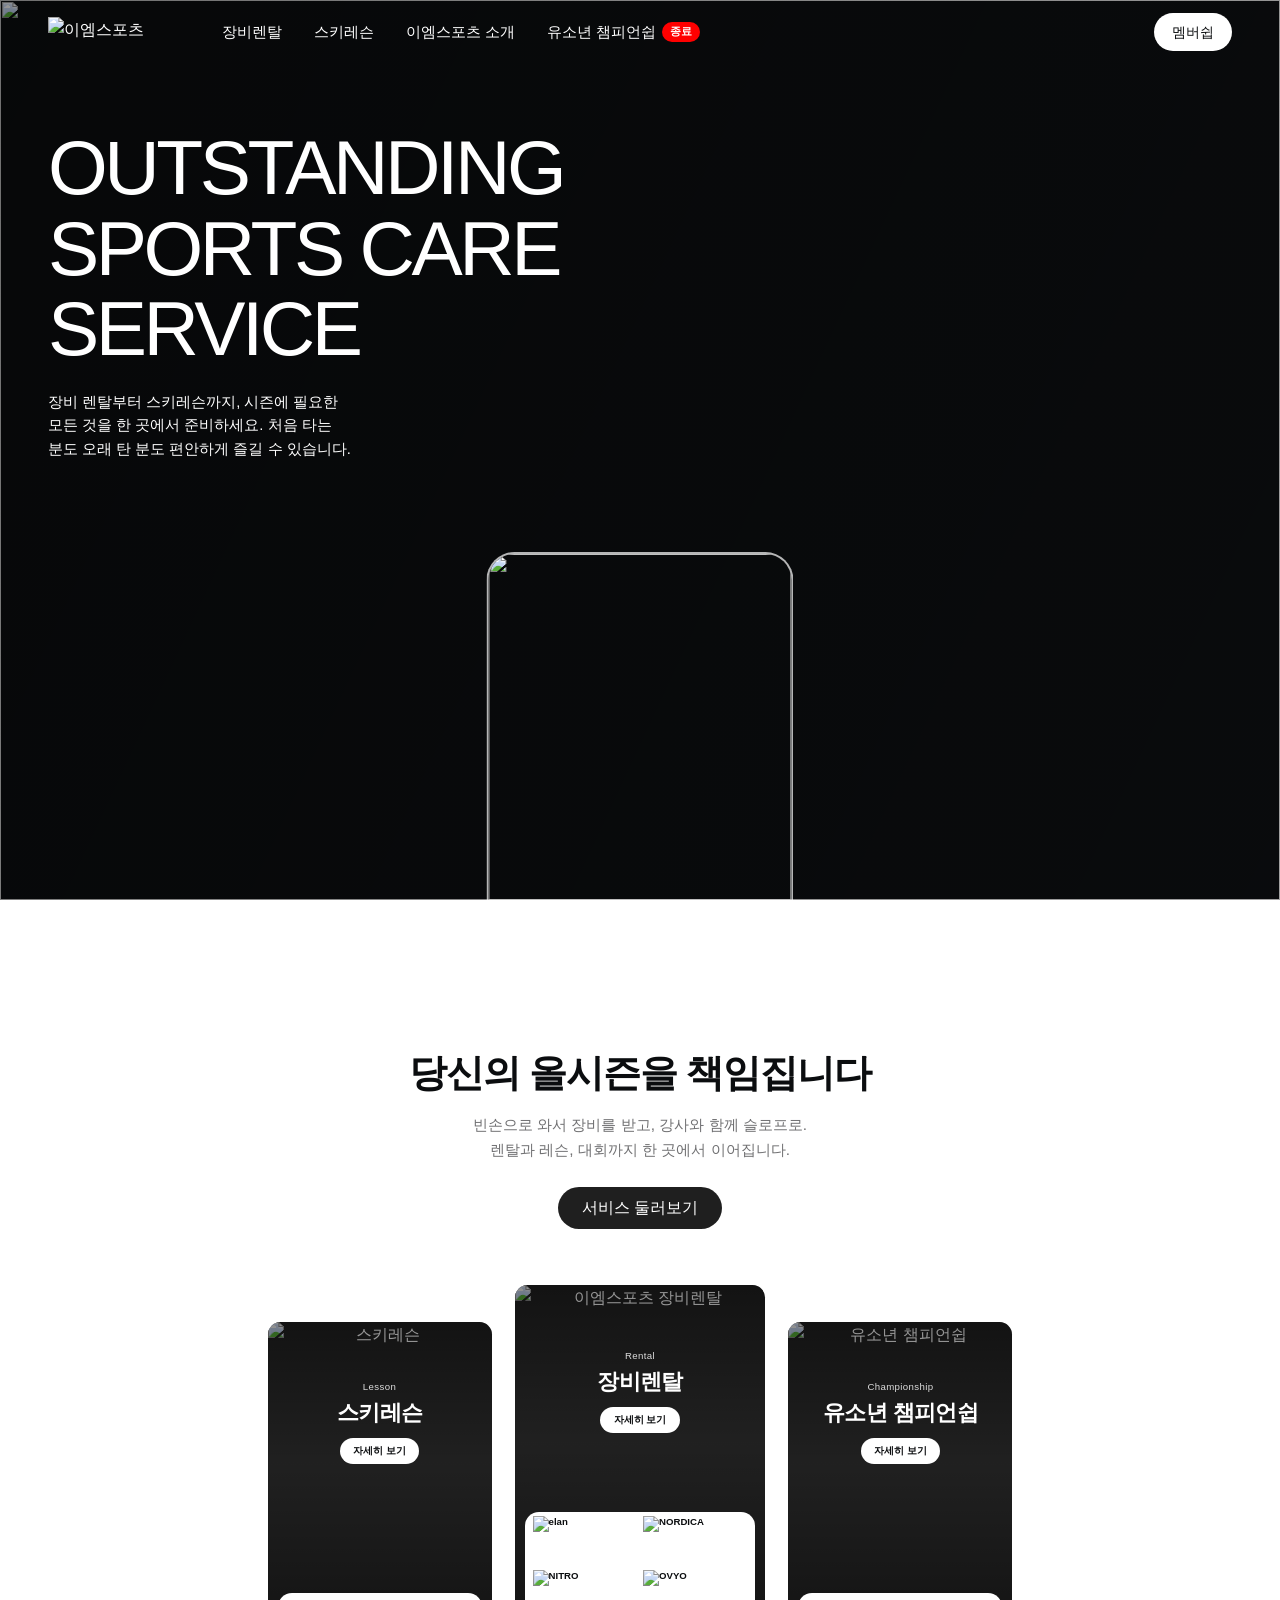
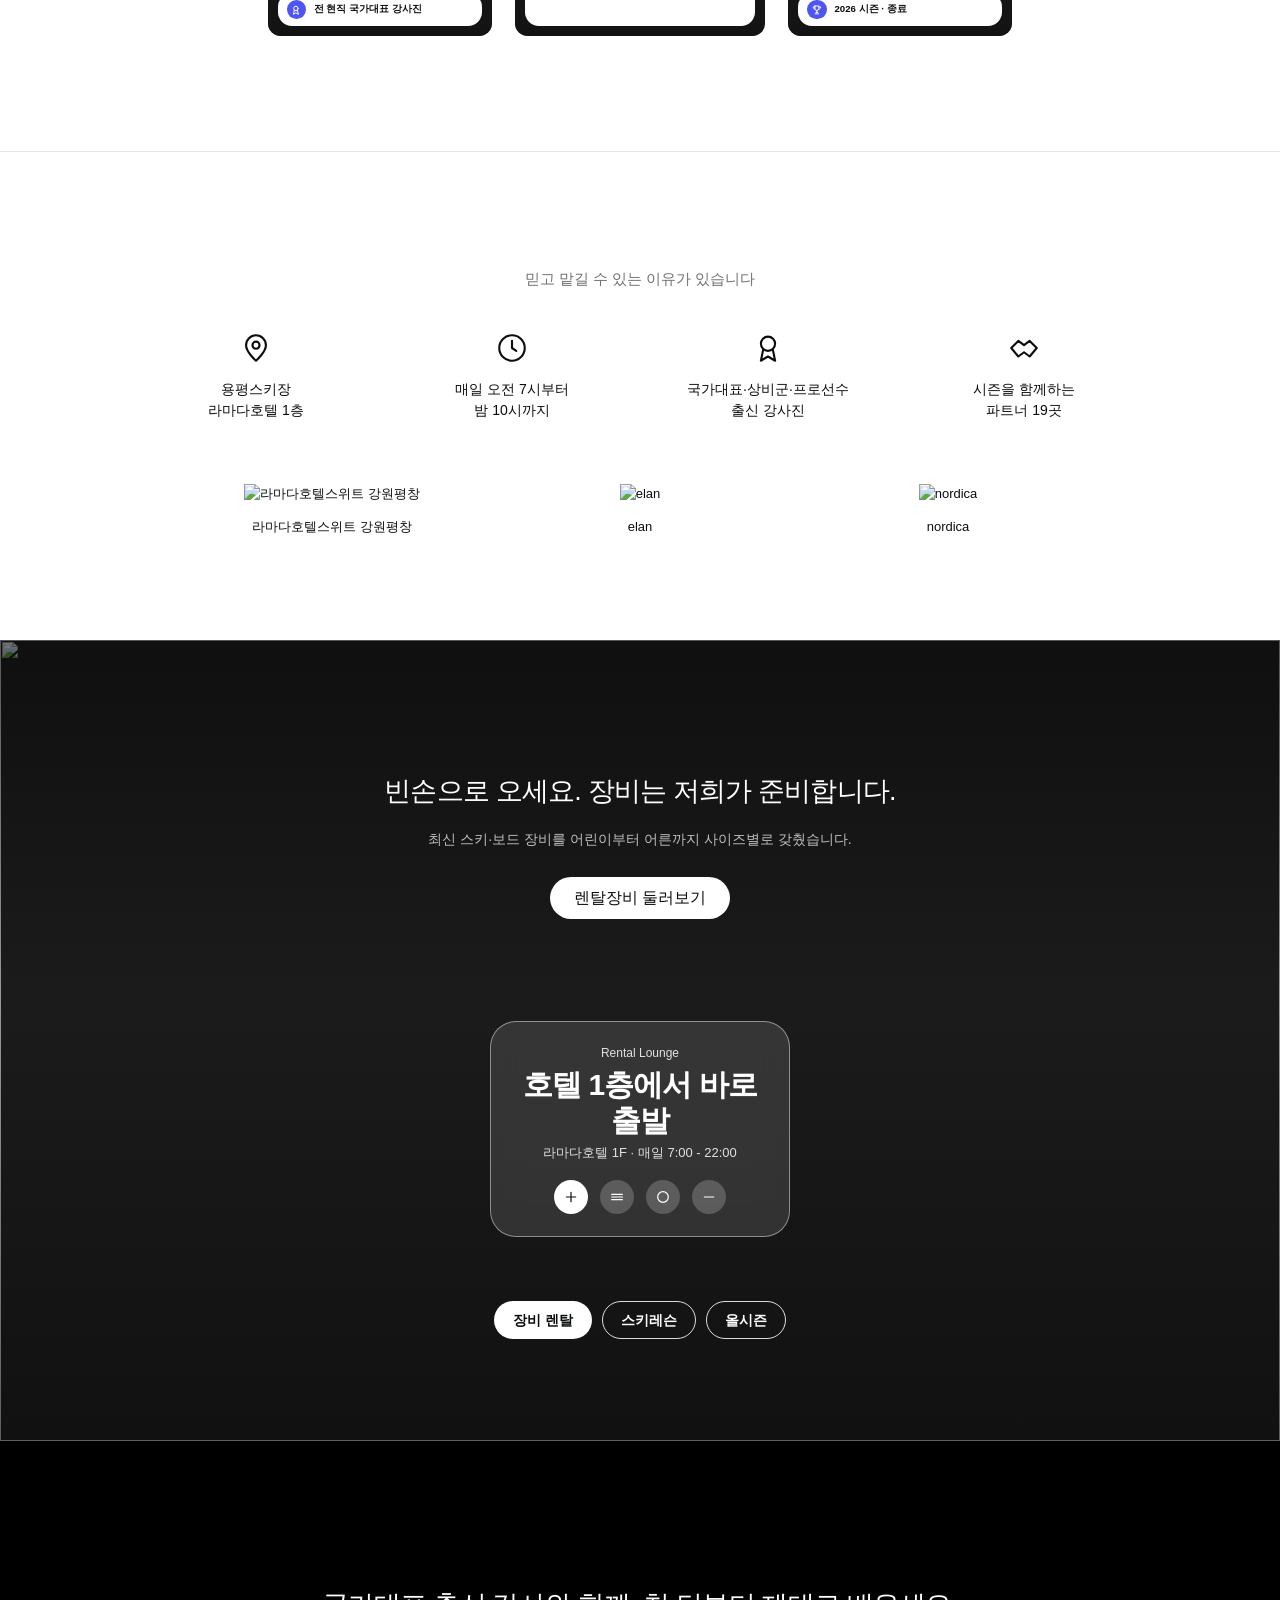
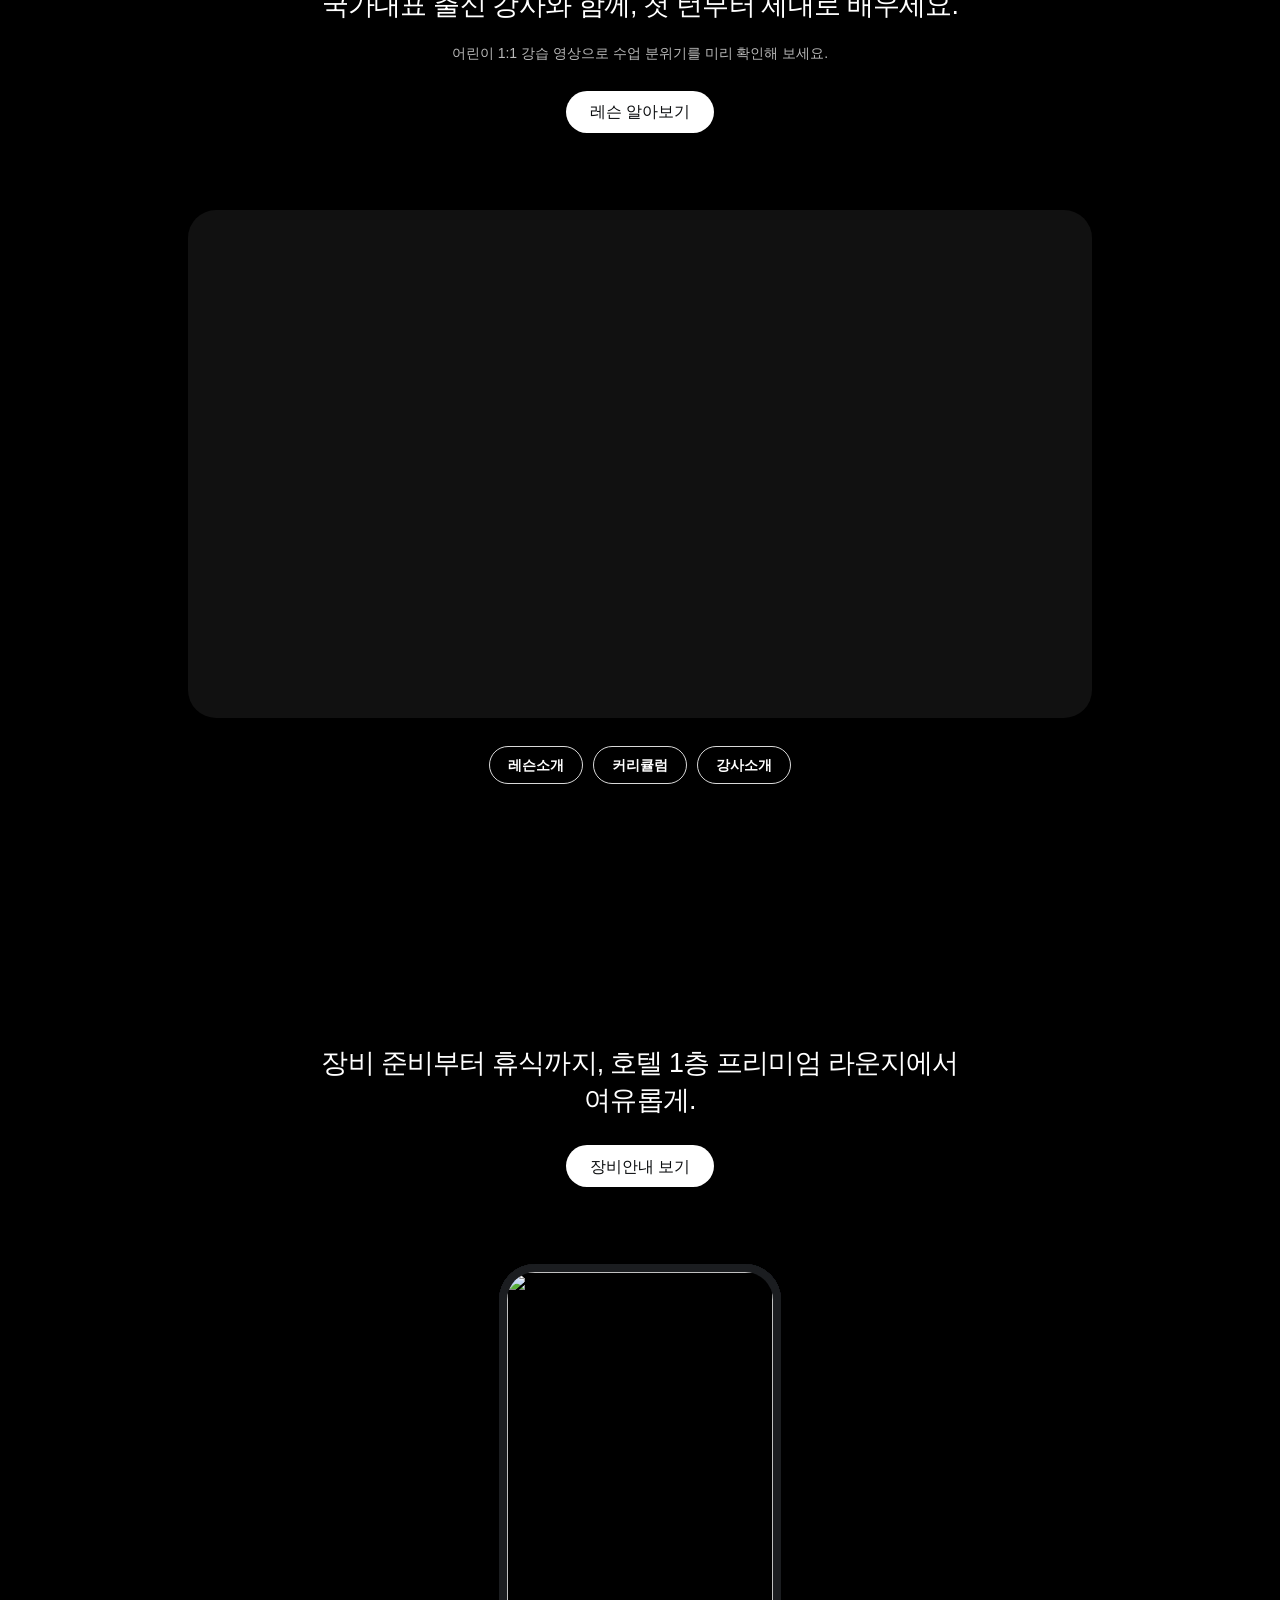
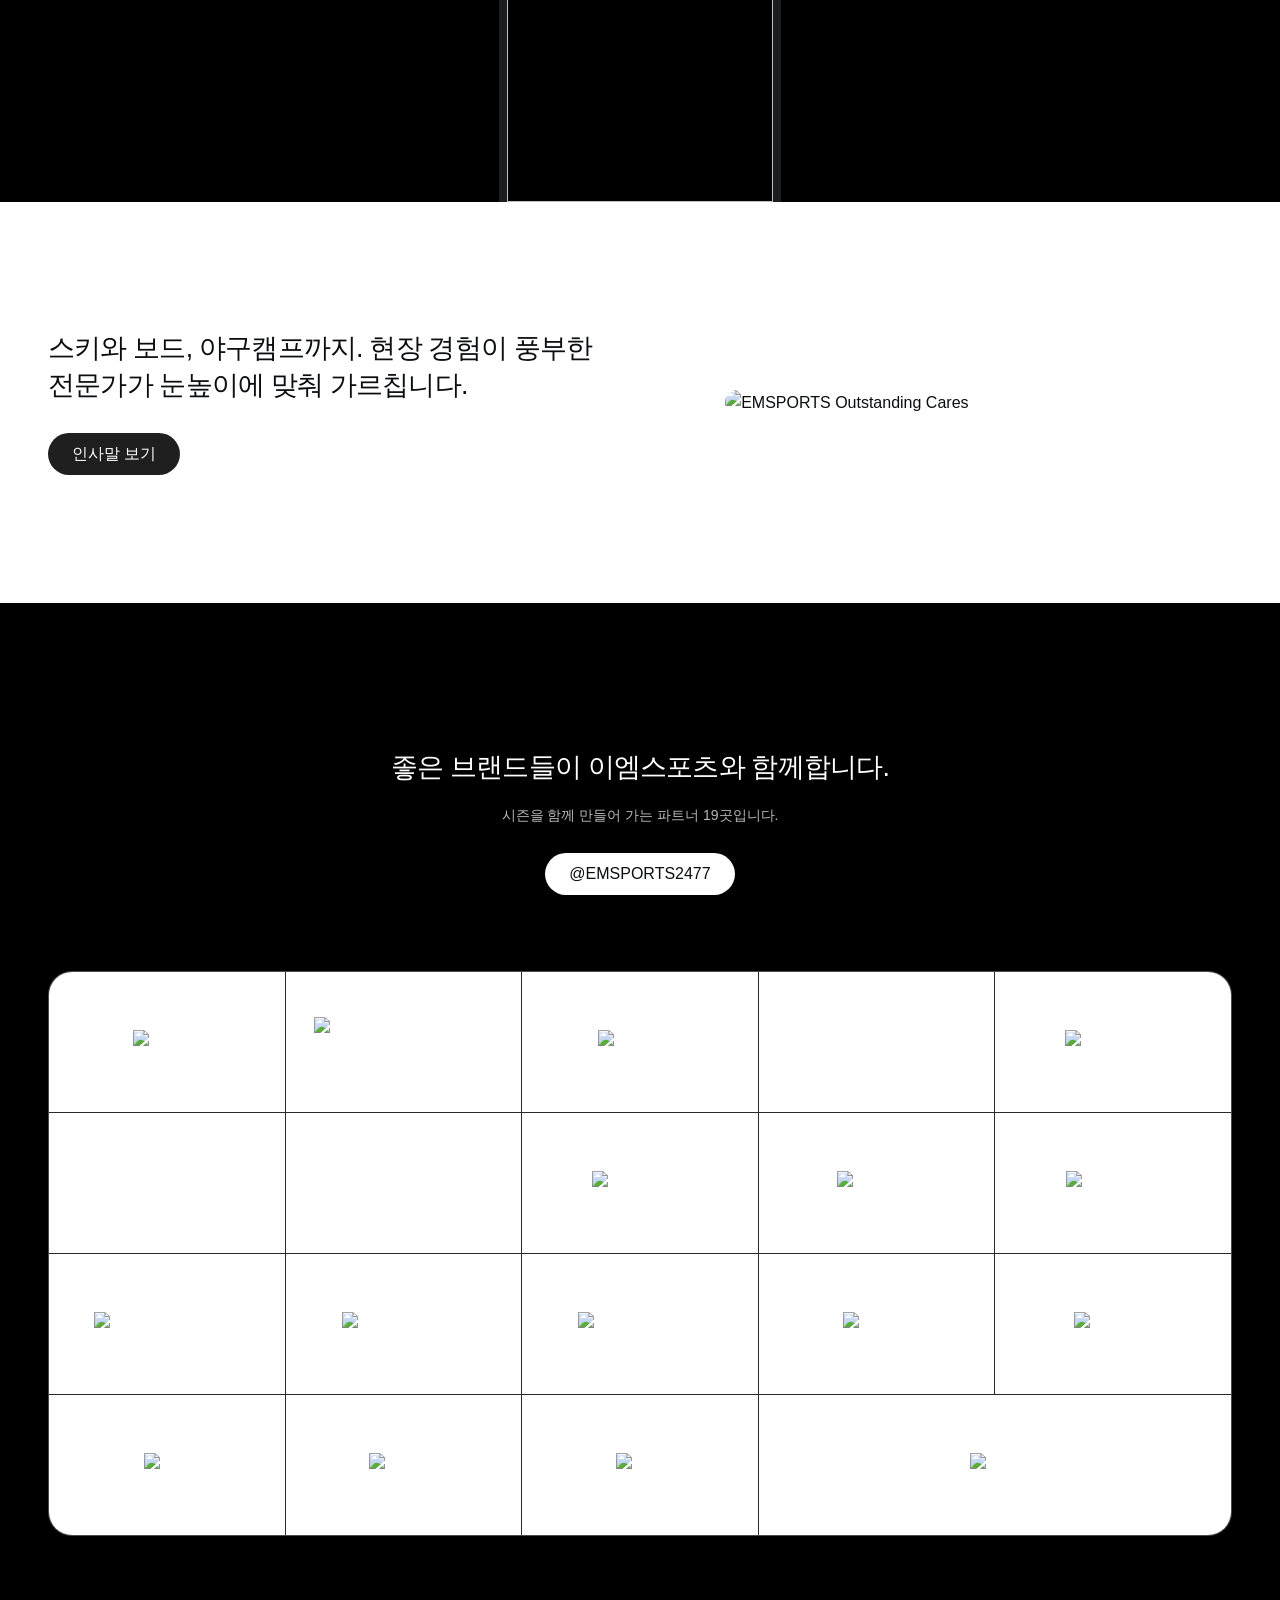
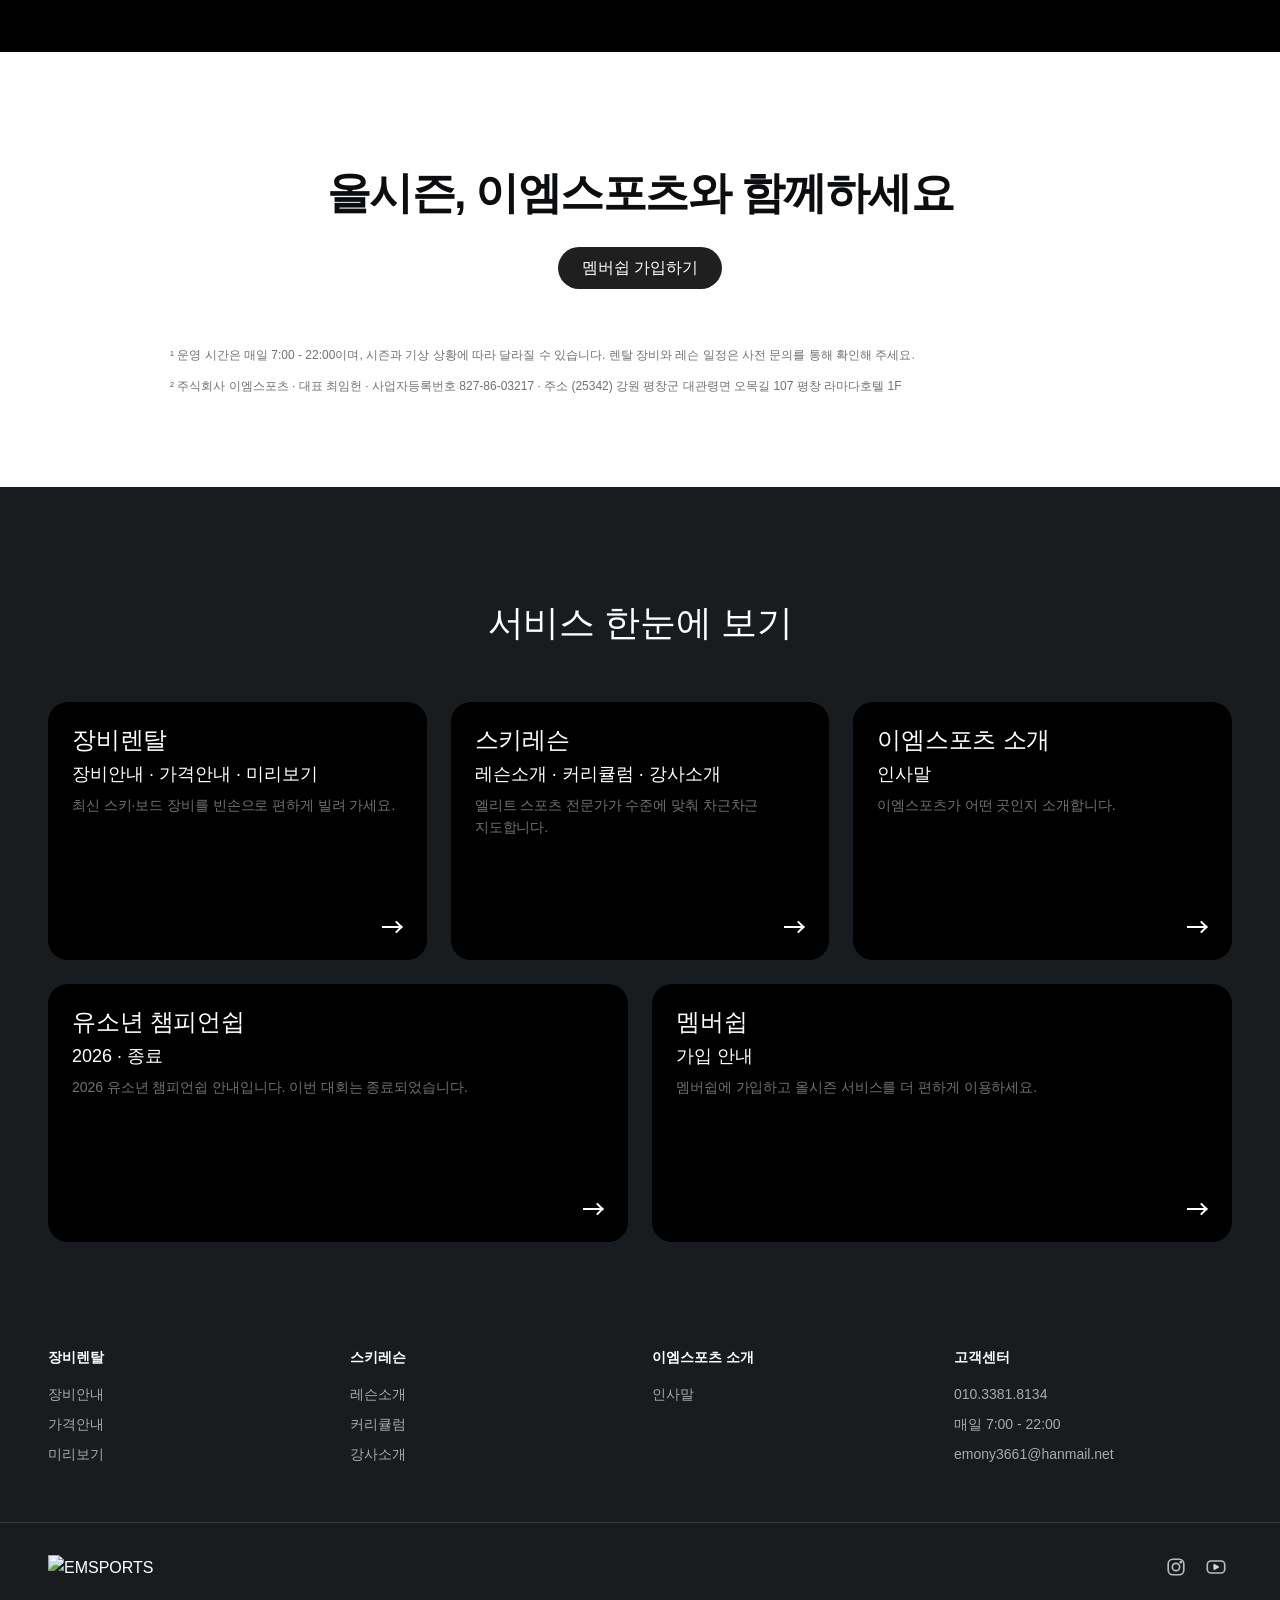
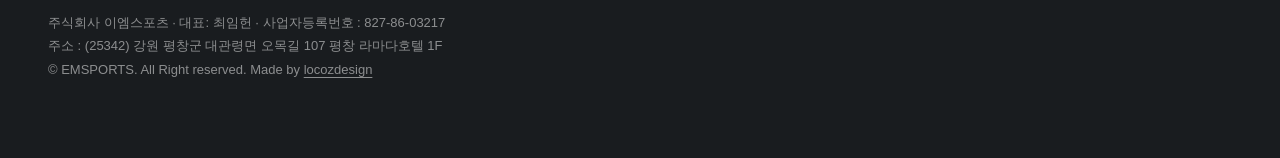
==== commit 55e44881: "시안 2: 좁은 화면 중앙 카드 사진 빈 공간 수정, 푸터 로고·SNS 아이콘 줄 추가 Co-Authored-By: Claude Sonnet 5.5 <noreply@anthropi" ====
--- a/index2.html
+++ b/index2.html
@@ -352,10 +352,13 @@
 				<p class="footer__title">고객센터</p>
 				<ul><li><a href="tel:010-3381-8134">010.3381.8134</a></li><li>매일 7:00 - 22:00</li><li><a href="mailto:centacu@naver.com">emony3661@hanmail.net</a></li></ul>
 			</div>
-			<div>
-				<p class="footer__title">바로가기</p>
-				<ul><li><a href="https://www.instagram.com/EMSPORTS2477/" target="_blank" rel="noopener">Instagram</a></li><li><a href="https://www.youtube.com/@emsports_korea" target="_blank" rel="noopener">YouTube</a></li></ul>
-			</div>
+		</div>
+		<div class="container footer__bar">
+			<a href="/" class="footer__logo" aria-label="EMSPORTS"><img src="https://emsports.co.kr/wp-content/uploads/2023/12/emsports-w.svg" alt="EMSPORTS"></a>
+			<ul class="footer__social">
+				<li><a href="https://www.instagram.com/EMSPORTS2477/" target="_blank" rel="noopener" aria-label="Instagram"><svg viewBox="0 0 24 24" aria-hidden="true"><rect x="3.5" y="3.5" width="17" height="17" rx="5"/><circle cx="12" cy="12" r="4"/><circle cx="17.2" cy="6.8" r=".6" fill="currentColor"/></svg></a></li>
+				<li><a href="https://www.youtube.com/@emsports_korea" target="_blank" rel="noopener" aria-label="YouTube"><svg viewBox="0 0 24 24" aria-hidden="true"><rect x="2.5" y="5.5" width="19" height="13" rx="4"/><path d="M10 9.5v5l4.5-2.5z" fill="currentColor"/></svg></a></li>
+			</ul>
 		</div>
 		<div class="container footer__copy">
 			<p>주식회사 이엠스포츠 · 대표: 최임헌 · 사업자등록번호 : 827-86-03217</p>
--- a/css/style2.css
+++ b/css/style2.css
@@ -238,11 +238,18 @@
 
 /* ---------- footer ---------- */
 .footer { background: var(--panel); color: #fff; padding: 0 0 clamp(48px, 6vw, 80px); }
-.footer__grid { display: grid; grid-template-columns: repeat(5, 1fr); gap: 32px 24px; padding-top: clamp(40px, 5vw, 64px); border-top: 1px solid rgba(255,255,255,.14); }
+.footer__grid { display: grid; grid-template-columns: repeat(4, 1fr); gap: 32px 24px; padding-top: 40px; }
 .footer__title { margin-bottom: 14px; font-size: 14px; font-weight: 600; }
 .footer li { margin-bottom: 8px; font-size: 14px; color: rgba(255,255,255,.62); }
 .footer a:hover { color: #fff; }
-.footer__copy { margin-top: 48px; font-size: 13px; line-height: 1.8; color: rgba(255,255,255,.5); }
+.footer__bar { display: flex; align-items: center; justify-content: space-between; gap: 24px; margin-top: 48px; padding-top: 28px; border-top: 1px solid rgba(255,255,255,.14); }
+.footer__logo img { display: block; height: 24px; width: auto; }
+.footer__social { display: flex; gap: 8px; }
+.footer__social li { margin: 0; }
+.footer__social a { display: grid; place-items: center; width: 32px; height: 32px; color: rgba(255,255,255,.7); }
+.footer__social a:hover { color: #fff; }
+.footer__social svg { width: 22px; height: 22px; fill: none; stroke: currentColor; stroke-width: 1.8; stroke-linecap: round; stroke-linejoin: round; }
+.footer__copy { margin-top: 28px; font-size: 13px; line-height: 1.8; color: rgba(255,255,255,.5); }
 .footer__copy a { text-decoration: underline; text-underline-offset: 3px; }
 
 /* ---------- responsive ---------- */
